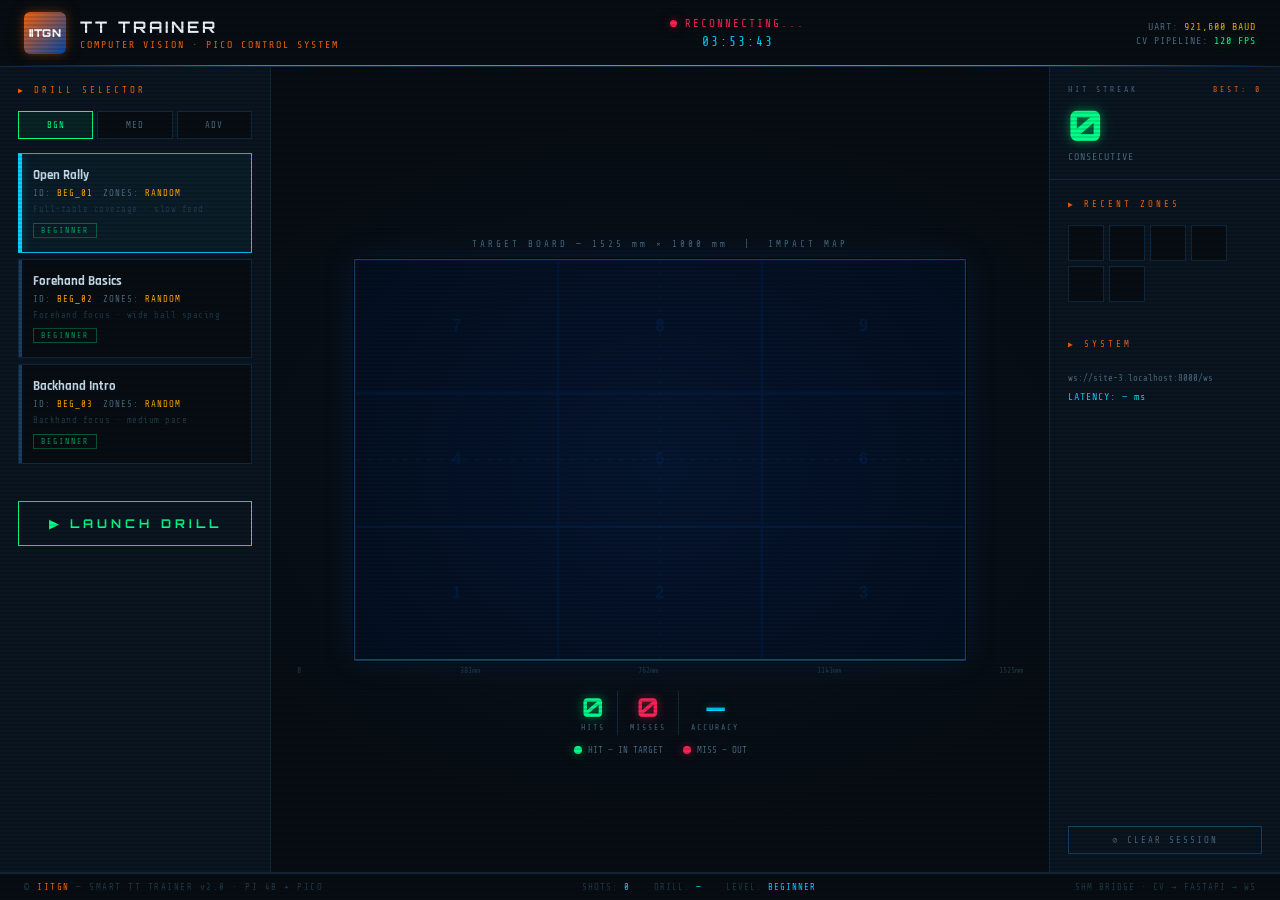
==== User_Interface/index (1).html @ 2726469c "Index.html for the user fronend" ====
<!DOCTYPE html>
<html lang="en">
<head>
<meta charset="UTF-8">
<meta name="viewport" content="width=device-width, initial-scale=1.0">
<title>TT TRAINER — IITGN CV SYSTEM</title>
<link rel="preconnect" href="https://fonts.googleapis.com">
<link href="https://fonts.googleapis.com/css2?family=Share+Tech+Mono&family=Orbitron:wght@400;700;900&family=Rajdhani:wght@300;500;700&display=swap" rel="stylesheet">

<style>
:root {
  --bg-void:      #030608;
  --bg-deep:      #070d12;
  --bg-panel:     #0a1520;
  --border-dim:   #0f2840;
  --border-glow:  #1a4060;

  --iitgn-orange: #f7620a;
  --iitgn-blue:   #0047ab;
  --iitgn-white:  #e8f0f8;

  --neon-green:   #00ff88;
  --neon-red:     #ff2255;
  --neon-cyan:    #00d4ff;
  --neon-amber:   #ffaa00;

  --txt-primary:  #c8dff0;
  --txt-dim:      #4a6a80;
  --txt-ghost:    #1e3a4a;

  --glow-green:   0 0 8px #00ff8866, 0 0 20px #00ff8833;
  --glow-red:     0 0 8px #ff225566, 0 0 20px #ff225533;
  --glow-cyan:    0 0 8px #00d4ff55, 0 0 20px #00d4ff22;
  --glow-orange:  0 0 8px #f7620a55, 0 0 20px #f7620a22;
  --glow-amber:   0 0 8px #ffaa0066, 0 0 22px #ffaa0033;

  --font-mono:    'Share Tech Mono', monospace;
  --font-display: 'Orbitron', sans-serif;
  --font-body:    'Rajdhani', sans-serif;
}

*, *::before, *::after { box-sizing: border-box; margin: 0; padding: 0; }

html, body {
  width: 100%; height: 100%;
  background: var(--bg-void);
  color: var(--txt-primary);
  font-family: var(--font-body);
  overflow-x: hidden;
  cursor: crosshair;
}

/* CRT scanlines */
body::before {
  content: '';
  position: fixed; inset: 0;
  background: repeating-linear-gradient(
    0deg, transparent, transparent 2px,
    rgba(0,0,0,0.12) 2px, rgba(0,0,0,0.12) 4px
  );
  pointer-events: none;
  z-index: 9999;
}

/* Dot grid texture */
body::after {
  content: '';
  position: fixed; inset: 0;
  background-image:
    linear-gradient(rgba(0,212,255,0.03) 1px, transparent 1px),
    linear-gradient(90deg, rgba(0,212,255,0.03) 1px, transparent 1px);
  background-size: 40px 40px;
  pointer-events: none;
  z-index: 1;
}

/* ─── LAYOUT ─────────────────────────────────── */
.app-shell {
  position: relative; z-index: 10;
  min-height: 100vh;
  display: grid;
  grid-template-rows: auto 1fr auto;
  grid-template-columns: 270px 1fr 230px;
  grid-template-areas:
    "header  header  header"
    "sidebar canvas  metrics"
    "footer  footer  footer";
  gap: 1px;
  background: var(--border-dim);
}

/* ─── HEADER ─────────────────────────────────── */
.app-header {
  grid-area: header;
  background: var(--bg-deep);
  padding: 12px 24px;
  display: flex; align-items: center; justify-content: space-between;
  position: relative; overflow: hidden;
}

.app-header::after {
  content: '';
  position: absolute; bottom:0; left:0; right:0; height:1px;
  background: linear-gradient(90deg,
    transparent, var(--iitgn-orange) 20%,
    var(--neon-cyan) 50%, var(--iitgn-orange) 80%, transparent);
  animation: hScan 4s linear infinite;
}
@keyframes hScan { 0%,100%{opacity:.4} 50%{opacity:1} }

.brand { display:flex; align-items:center; gap:14px; }

.brand-logo {
  width:42px; height:42px;
  background: linear-gradient(135deg, var(--iitgn-orange), var(--iitgn-blue));
  border-radius:6px;
  display:flex; align-items:center; justify-content:center;
  font-family:var(--font-display); font-size:11px; font-weight:900;
  color:white; letter-spacing:.5px;
  box-shadow:var(--glow-orange); flex-shrink:0;
}

.brand-title {
  font-family:var(--font-display); font-size:16px; font-weight:700;
  letter-spacing:3px; color:var(--iitgn-white); text-transform:uppercase;
}
.brand-sub {
  font-family:var(--font-mono); font-size:10px;
  color:var(--iitgn-orange); letter-spacing:2px; margin-top:2px;
}

.header-center { display:flex; flex-direction:column; align-items:center; gap:4px; }

.sys-status {
  display:flex; align-items:center; gap:8px;
  font-family:var(--font-mono); font-size:11px; color:var(--txt-dim);
}
.status-dot {
  width:7px; height:7px; border-radius:50%;
  background:var(--neon-red); box-shadow:var(--glow-red);
  animation:blink 2s ease-in-out infinite;
  transition:background .3s, box-shadow .3s;
}
.status-dot.online { background:var(--neon-green); box-shadow:var(--glow-green); }
@keyframes blink { 0%,100%{opacity:1} 50%{opacity:.4} }

.sys-clock { font-family:var(--font-mono); font-size:13px; color:var(--neon-cyan); letter-spacing:2px; }

.header-right { display:flex; flex-direction:column; align-items:flex-end; gap:3px; }
.hdr-tag { font-family:var(--font-mono); font-size:10px; color:var(--txt-dim); letter-spacing:1px; }
.hdr-tag .a { color:var(--neon-amber); }
.hdr-tag .g { color:var(--neon-green); text-shadow:var(--glow-green); }

/* ─── SIDEBAR ────────────────────────────────── */
.sidebar {
  grid-area:sidebar; background:var(--bg-panel);
  display:flex; flex-direction:column; gap:1px;
}

.panel { background:var(--bg-panel); padding:18px; }

.panel-hdr {
  font-family:var(--font-mono); font-size:9px;
  letter-spacing:3px; color:var(--iitgn-orange);
  text-transform:uppercase; margin-bottom:16px;
  display:flex; align-items:center; gap:8px;
}
.panel-hdr::before { content:'▶'; font-size:8px; }

.level-tabs { display:flex; gap:4px; margin-bottom:14px; }
.level-tab {
  flex:1; padding:8px 4px;
  font-family:var(--font-mono); font-size:9px;
  letter-spacing:1px; text-transform:uppercase;
  background:var(--bg-deep); border:1px solid var(--border-dim);
  color:var(--txt-dim); cursor:pointer; transition:all .2s; text-align:center;
}
.level-tab:hover { border-color:var(--neon-cyan); color:var(--neon-cyan); }
.level-tab[data-level="beginner"].active     { background:rgba(0,255,136,.06); border-color:var(--neon-green); color:var(--neon-green); }
.level-tab[data-level="intermediate"].active { background:rgba(255,170,0,.06);  border-color:var(--neon-amber); color:var(--neon-amber); }
.level-tab[data-level="advanced"].active     { background:rgba(255,34,85,.06);  border-color:var(--neon-red);   color:var(--neon-red);   }

.drill-list { display:flex; flex-direction:column; gap:6px; }

.drill-card {
  background:var(--bg-deep); border:1px solid var(--border-dim);
  padding:13px 14px; cursor:pointer; transition:all .2s;
  position:relative; overflow:hidden;
}
.drill-card::before {
  content:'';
  position:absolute; left:0; top:0; bottom:0; width:3px;
  background:var(--border-glow); transition:background .2s;
}
.drill-card:hover { border-color:var(--border-glow); }
.drill-card:hover::before { background:var(--neon-cyan); }
.drill-card.active { border-color:var(--neon-cyan); background:rgba(0,212,255,.04); }
.drill-card.active::before { background:var(--neon-cyan); box-shadow:var(--glow-cyan); }

.drill-name { font-family:var(--font-body); font-weight:700; font-size:13px; color:var(--txt-primary); margin-bottom:5px; }

.drill-tags { display:flex; gap:10px; flex-wrap:wrap; }
.dtag { font-family:var(--font-mono); font-size:9px; color:var(--txt-dim); letter-spacing:1px; }
.dtag span { color:var(--neon-amber); }

.drill-note { font-family:var(--font-mono); font-size:9px; color:var(--txt-ghost); letter-spacing:.5px; margin-top:5px; line-height:1.5; }

/* Badges on drill card */
.drill-badge {
  display:inline-block; margin-top:6px;
  padding:2px 7px;
  font-family:var(--font-mono); font-size:8px; letter-spacing:2px;
  border:1px solid; text-transform:uppercase;
}
.badge-green { border-color:rgba(0,255,136,.3); color:rgba(0,255,136,.6); }
.badge-amber { border-color:rgba(255,170,0,.3);  color:rgba(255,170,0,.6); }
.badge-red   { border-color:rgba(255,34,85,.3);  color:rgba(255,34,85,.6); }

/* Launch/Stop */
.launch-btn {
  width:100%; padding:14px;
  background:transparent; border:1px solid var(--neon-green);
  color:var(--neon-green); font-family:var(--font-display);
  font-size:12px; font-weight:700; letter-spacing:4px;
  cursor:pointer; text-transform:uppercase; transition:all .2s;
}
.launch-btn:hover {
  background:rgba(0,255,136,.08);
  box-shadow:var(--glow-green), inset 0 0 20px rgba(0,255,136,.05);
  text-shadow:var(--glow-green);
}
.launch-btn.running {
  border-color:var(--neon-red); color:var(--neon-red);
  animation:runPulse 1s ease-in-out infinite;
}
@keyframes runPulse { 0%,100%{box-shadow:var(--glow-red)} 50%{box-shadow:0 0 20px #ff225588,0 0 40px #ff225544} }

.stop-btn {
  width:100%; margin-top:6px; padding:9px;
  background:transparent; border:1px solid var(--neon-red); color:var(--neon-red);
  font-family:var(--font-mono); font-size:10px; letter-spacing:3px;
  cursor:pointer; display:none; transition:all .2s;
}
.stop-btn:hover { background:rgba(255,34,85,.08); }
.stop-btn.visible { display:block; }

/* ─── CANVAS AREA ────────────────────────────── */
.canvas-area {
  grid-area:canvas; background:var(--bg-deep);
  display:flex; flex-direction:column;
  align-items:center; justify-content:center;
  padding:18px 24px; position:relative; overflow:hidden;
}
.canvas-area::before {
  content:'';
  position:absolute; top:-50%; left:-50%; width:200%; height:200%;
  background:radial-gradient(ellipse 60% 40% at 50% 50%, rgba(0,71,171,.08), transparent 60%);
  pointer-events:none;
}

/* Zone announcement banner */
.zone-banner {
  display:flex; align-items:center; gap:12px;
  padding:8px 22px; margin-bottom:12px;
  border:1px solid var(--neon-amber);
  background:rgba(255,170,0,.06);
  box-shadow:var(--glow-amber);
  transition:opacity .25s;
  min-width:220px; justify-content:center;
}
.zone-banner.hidden { opacity:0; pointer-events:none; }

.zone-banner-label {
  font-family:var(--font-mono); font-size:9px;
  letter-spacing:3px; color:var(--txt-dim);
}
.zone-banner-num {
  font-family:var(--font-display); font-size:24px; font-weight:900;
  color:var(--neon-amber); text-shadow:var(--glow-amber); line-height:1;
}

.canvas-label {
  font-family:var(--font-mono); font-size:9px;
  letter-spacing:3px; color:var(--txt-dim);
  margin-bottom:10px; text-align:center;
}

#ttCanvas {
  display:block;
  border:1px solid var(--border-glow);
  background:#040e18;
  cursor:crosshair;
  box-shadow:0 0 0 1px var(--bg-void), 0 0 30px rgba(0,71,171,.2), inset 0 0 40px rgba(0,0,0,.5);
}

.canvas-ruler {
  display:flex; justify-content:space-between;
  width:100%; padding:0 2px; margin-top:5px;
}
.ruler-mark { font-family:var(--font-mono); font-size:8px; color:var(--txt-ghost); }

/* Shot counters */
.shot-counters {
  display:flex; align-items:center; gap:12px; margin-top:16px;
}
.shot-counter { display:flex; flex-direction:column; align-items:center; gap:3px; }
.scount-val { font-family:var(--font-display); font-size:26px; font-weight:700; line-height:1; }
.scount-val.hits   { color:var(--neon-green); text-shadow:var(--glow-green); }
.scount-val.misses { color:var(--neon-red);   text-shadow:var(--glow-red);   }
.scount-lbl { font-family:var(--font-mono); font-size:8px; letter-spacing:2px; color:var(--txt-dim); }

.divider-v { width:1px; height:44px; background:var(--border-dim); }

.acc-wrap { display:flex; flex-direction:column; align-items:center; gap:3px; }
.acc-val { font-family:var(--font-display); font-size:26px; font-weight:700; color:var(--neon-cyan); text-shadow:var(--glow-cyan); line-height:1; }
.acc-lbl { font-family:var(--font-mono); font-size:8px; letter-spacing:2px; color:var(--txt-dim); }

.canvas-legend { display:flex; gap:20px; margin-top:10px; }
.legend-item { display:flex; align-items:center; gap:6px; font-family:var(--font-mono); font-size:9px; color:var(--txt-dim); }
.legend-dot { width:8px; height:8px; border-radius:50%; }
.legend-dot.hit  { background:var(--neon-green); box-shadow:var(--glow-green); }
.legend-dot.miss { background:var(--neon-red);   box-shadow:var(--glow-red);   }

/* ─── METRICS PANEL ──────────────────────────── */
.metrics-panel {
  grid-area:metrics; background:var(--bg-panel);
  display:flex; flex-direction:column; gap:1px;
}

.metric-card {
  background:var(--bg-panel); padding:18px;
  position:relative;
}
.metric-card::after { content:''; position:absolute; bottom:0; left:0; right:0; height:1px; background:var(--border-dim); }

.metric-lbl {
  font-family:var(--font-mono); font-size:8px; letter-spacing:3px;
  color:var(--txt-dim); text-transform:uppercase;
  margin-bottom:10px; display:flex; justify-content:space-between;
}
.metric-val {
  font-family:var(--font-display); font-size:42px; font-weight:900;
  line-height:1; letter-spacing:-1px; transition:all .3s;
}
.metric-unit { font-family:var(--font-mono); font-size:10px; color:var(--txt-dim); letter-spacing:1px; margin-top:5px; }

.metric-card.streak .metric-val { color:var(--neon-green); text-shadow:var(--glow-green); }

/* Zone history — last 6 shots */
.zone-history { background:var(--bg-panel); padding:18px; }
.zh-grid { display:flex; gap:5px; flex-wrap:wrap; margin-top:10px; }
.zh-cell {
  width:36px; height:36px; background:var(--bg-deep);
  border:1px solid var(--border-dim);
  display:flex; align-items:center; justify-content:center;
  font-family:var(--font-mono); font-size:12px; color:var(--txt-ghost);
  transition:all .4s;
}
.zh-cell.hit  { border-color:var(--neon-green); color:var(--neon-green); background:rgba(0,255,136,.07); }
.zh-cell.miss { border-color:var(--neon-red);   color:var(--neon-red);   background:rgba(255,34,85,.07); }

/* System block */
.sys-block {
  background:var(--bg-panel); padding:18px;
  flex:1; display:flex; flex-direction:column; gap:8px;
}
.ws-url     { font-family:var(--font-mono); font-size:9px;  color:var(--txt-dim); word-break:break-all; }
.ws-latency { font-family:var(--font-mono); font-size:10px; color:var(--neon-cyan); letter-spacing:1px; }

.clear-btn {
  width:100%; margin-top:auto; padding:8px;
  background:transparent; border:1px solid var(--border-glow);
  color:var(--txt-dim); font-family:var(--font-mono);
  font-size:9px; letter-spacing:2px; cursor:pointer; transition:all .2s;
}
.clear-btn:hover { border-color:var(--neon-cyan); color:var(--neon-cyan); }

/* ─── FOOTER ─────────────────────────────────── */
.app-footer {
  grid-area:footer; background:var(--bg-deep);
  padding:8px 24px; display:flex; align-items:center;
  justify-content:space-between; border-top:1px solid var(--border-dim);
}
.footer-left  { font-family:var(--font-mono); font-size:9px; color:var(--txt-ghost); letter-spacing:1.5px; }
.footer-left span { color:var(--iitgn-orange); }
.footer-center { display:flex; gap:24px; }
.fstat { font-family:var(--font-mono); font-size:9px; color:var(--txt-ghost); letter-spacing:1px; }
.fstat em { color:var(--neon-cyan); font-style:normal; }
.footer-right { font-family:var(--font-mono); font-size:9px; color:var(--txt-ghost); letter-spacing:1px; }

/* Flash overlay */
.flash-overlay {
  position:fixed; inset:0; pointer-events:none;
  z-index:9998; opacity:0; transition:opacity .05s;
}
.flash-overlay.hit-flash  { background:rgba(0,255,136,.06); }
.flash-overlay.miss-flash { background:rgba(255,34,85,.06); }
.flash-overlay.show { opacity:1; }

::-webkit-scrollbar { width:4px; }
::-webkit-scrollbar-thumb { background:var(--border-glow); border-radius:2px; }

@media (max-width:880px) {
  .app-shell {
    grid-template-columns:1fr;
    grid-template-areas:"header""sidebar""canvas""metrics""footer";
  }
}
</style>
</head>
<body>

<div class="flash-overlay" id="flashOverlay"></div>

<div class="app-shell">

  <!-- HEADER -->
  <header class="app-header">
    <div class="brand">
      <div class="brand-logo">IITGN</div>
      <div>
        <div class="brand-title">TT TRAINER</div>
        <div class="brand-sub">COMPUTER VISION · PICO CONTROL SYSTEM</div>
      </div>
    </div>

    <div class="header-center">
      <div class="sys-status">
        <div class="status-dot" id="wsStatusDot"></div>
        <span id="wsStatusText" style="letter-spacing:2px">CONNECTING...</span>
      </div>
      <div class="sys-clock" id="sysClock">--:--:--</div>
    </div>

    <div class="header-right">
      <div class="hdr-tag">UART: <span class="a">921,600 BAUD</span></div>
      <div class="hdr-tag">CV PIPELINE: <span class="g">120 FPS</span></div>
    </div>
  </header>

  <!-- SIDEBAR — drill selector only -->
  <aside class="sidebar">
    <div class="panel">
      <div class="panel-hdr">DRILL SELECTOR</div>

      <div class="level-tabs">
        <div class="level-tab active" data-level="beginner"     onclick="selectLevel(this)">BGN</div>
        <div class="level-tab"        data-level="intermediate"  onclick="selectLevel(this)">MED</div>
        <div class="level-tab"        data-level="advanced"      onclick="selectLevel(this)">ADV</div>
      </div>

      <div class="drill-list" id="drillList"></div>
    </div>

    <div class="panel">
      <button class="launch-btn" id="launchBtn" onclick="toggleDrill()">▶ LAUNCH DRILL</button>
      <button class="stop-btn"   id="stopBtn"   onclick="stopDrill()">■ STOP SESSION</button>
    </div>
  </aside>

  <!-- CANVAS -->
  <main class="canvas-area">

    <div class="zone-banner hidden" id="zoneBanner">
      <span class="zone-banner-label">TARGET ZONE</span>
      <span class="zone-banner-num" id="zoneBannerNum">—</span>
    </div>

    <div class="canvas-label">TARGET BOARD — 1525 mm × 1000 mm &nbsp;|&nbsp; IMPACT MAP</div>

    <canvas id="ttCanvas" width="610" height="400"></canvas>

    <div class="canvas-ruler">
      <span class="ruler-mark">0</span>
      <span class="ruler-mark">381mm</span>
      <span class="ruler-mark">762mm</span>
      <span class="ruler-mark">1143mm</span>
      <span class="ruler-mark">1525mm</span>
    </div>

    <div class="shot-counters">
      <div class="shot-counter">
        <div class="scount-val hits"   id="hitCount">0</div>
        <div class="scount-lbl">HITS</div>
      </div>
      <div class="divider-v"></div>
      <div class="shot-counter">
        <div class="scount-val misses" id="missCount">0</div>
        <div class="scount-lbl">MISSES</div>
      </div>
      <div class="divider-v"></div>
      <div class="acc-wrap">
        <div class="acc-val" id="accuracyVal">—</div>
        <div class="acc-lbl">ACCURACY</div>
      </div>
    </div>

    <div class="canvas-legend">
      <div class="legend-item"><div class="legend-dot hit"></div>HIT — IN TARGET</div>
      <div class="legend-item"><div class="legend-dot miss"></div>MISS — OUT</div>
    </div>

  </main>

  <!-- METRICS -->
  <section class="metrics-panel">

    <div class="metric-card streak">
      <div class="metric-lbl">
        <span>HIT STREAK</span>
        <span id="streakBest" style="color:var(--iitgn-orange)">BEST: 0</span>
      </div>
      <div class="metric-val" id="metricStreak">0</div>
      <div class="metric-unit">CONSECUTIVE</div>
    </div>

    <div class="zone-history">
      <div class="panel-hdr">RECENT ZONES</div>
      <div class="zh-grid" id="zhGrid"></div>
    </div>

    <div class="sys-block">
      <div class="panel-hdr">SYSTEM</div>
      <div class="ws-url" id="wsUrl">ws://—</div>
      <div class="ws-latency" id="wsLatency">LATENCY: — ms</div>
      <button class="clear-btn" onclick="clearSession()">⊘ CLEAR SESSION</button>
    </div>

  </section>

  <!-- FOOTER -->
  <footer class="app-footer">
    <div class="footer-left">© <span>IITGN</span> — SMART TT TRAINER v2.0 · PI 4B + PICO</div>
    <div class="footer-center">
      <div class="fstat">SHOTS: <em id="footerShots">0</em></div>
      <div class="fstat">DRILL: <em id="footerDrill">—</em></div>
      <div class="fstat">LEVEL: <em id="footerLevel">BEGINNER</em></div>
    </div>
    <div class="footer-right">SHM BRIDGE · CV → FASTAPI → WS</div>
  </footer>

</div>

<script>
"use strict";

/* ─── DRILL DATA ─────────────────────────────── */
const DRILLS = {
  beginner: [
    { id:"BEG_01", name:"Open Rally",      note:"Full-table coverage · slow feed",      badge:"badge-green", badgeTxt:"BEGINNER" },
    { id:"BEG_02", name:"Forehand Basics", note:"Forehand focus · wide ball spacing",   badge:"badge-green", badgeTxt:"BEGINNER" },
    { id:"BEG_03", name:"Backhand Intro",  note:"Backhand focus · medium pace",         badge:"badge-green", badgeTxt:"BEGINNER" },
  ],
  intermediate: [
    { id:"INT_01", name:"Cross-Court Loop",  note:"Diagonal pattern · topspin feed",    badge:"badge-amber", badgeTxt:"INTERMEDIATE" },
    { id:"INT_02", name:"Wide Angle Drill",  note:"Side-to-side · rapid transitions",   badge:"badge-amber", badgeTxt:"INTERMEDIATE" },
    { id:"INT_03", name:"Quick Recovery",    note:"Short & long alternating balls",      badge:"badge-amber", badgeTxt:"INTERMEDIATE" },
  ],
  advanced: [
    { id:"ADV_01", name:"Full Table Sweep",  note:"All 9 zones · high frequency",       badge:"badge-red", badgeTxt:"ADVANCED" },
    { id:"ADV_02", name:"Topspin Blitz",     note:"Heavy spin · short intervals",       badge:"badge-red", badgeTxt:"ADVANCED" },
    { id:"ADV_03", name:"Ghost Rally",       note:"Irregular timing · no set pattern",  badge:"badge-red", badgeTxt:"ADVANCED" },
  ]
};

/* ─── STATE ──────────────────────────────────── */
const state = {
  currentLevel:  "beginner",
  selectedDrill: DRILLS.beginner[0],
  drillRunning:  false,
  currentZone:   null,

  hitStreak:  0,
  bestStreak: 0,
  totalHits:  0,
  totalMisses:0,
  totalShots: 0,

  shots:       [],   // all shot objects (for canvas redraw)
  zoneHistory: [],   // [{zone, success}] last 6

  ws:             null,
  wsConnected:    false,
  pingTime:       null,
  reconnectTimer: null,
  reconnectDelay: 2000,
};

/* ─── CANVAS ─────────────────────────────────── */
const canvas = document.getElementById('ttCanvas');
const ctx    = canvas.getContext('2d');
const BW = 1525, BH = 1000;   // board mm dimensions

function drawBoard(activeZone) {
  const W = canvas.width, H = canvas.height;
  ctx.clearRect(0, 0, W, H);

  // Background gradient
  const bg = ctx.createRadialGradient(W/2, H/2, 0, W/2, H/2, Math.max(W,H)*.7);
  bg.addColorStop(0, '#061020');
  bg.addColorStop(1, '#020a14');
  ctx.fillStyle = bg;
  ctx.fillRect(0, 0, W, H);

  const zW = W/3, zH = H/3;

  for (let r = 0; r < 3; r++) {
    for (let c = 0; c < 3; c++) {
      const z = (2-r)*3 + c + 1;
      const x = c*zW, y = r*zH;
      const active = z === activeZone;

      ctx.fillStyle = active ? 'rgba(255,170,0,0.10)' : 'rgba(0,71,171,0.04)';
      ctx.fillRect(x, y, zW, zH);

      ctx.strokeStyle = active ? 'rgba(255,170,0,0.55)' : 'rgba(0,71,171,0.22)';
      ctx.lineWidth   = active ? 1.5 : 0.75;
      ctx.strokeRect(x+.5, y+.5, zW-1, zH-1);

      ctx.font         = "bold 16px 'Orbitron', sans-serif";
      ctx.fillStyle    = active ? 'rgba(255,170,0,0.55)' : 'rgba(0,71,171,0.18)';
      ctx.textAlign    = 'center';
      ctx.textBaseline = 'middle';
      ctx.fillText(z, x+zW/2, y+zH/2);
    }
  }

  // Faint crosshair
  ctx.strokeStyle = 'rgba(0,212,255,0.12)';
  ctx.lineWidth = 0.5;
  ctx.setLineDash([4,8]);
  ctx.beginPath();
  ctx.moveTo(W/2,0); ctx.lineTo(W/2,H);
  ctx.moveTo(0,H/2); ctx.lineTo(W,H/2);
  ctx.stroke();
  ctx.setLineDash([]);

  // Net edge (bottom)
  ctx.strokeStyle = 'rgba(247,98,10,0.45)';
  ctx.lineWidth = 1.5;
  ctx.beginPath(); ctx.moveTo(0,H); ctx.lineTo(W,H); ctx.stroke();
}

function drawShot(shot) {
  const W = canvas.width, H = canvas.height;
  const px = (shot.impact_coords.y / BW) * W;
  const py = (1 - shot.impact_coords.z / BH) * H;
  const col = shot.success ? '#00ff88' : '#ff2255';

  ctx.save();

  const g = ctx.createRadialGradient(px,py,0, px,py,14);
  g.addColorStop(0,   col+'bb');
  g.addColorStop(0.4, col+'44');
  g.addColorStop(1,   col+'00');
  ctx.fillStyle = g;
  ctx.beginPath(); ctx.arc(px,py,14,0,Math.PI*2); ctx.fill();

  ctx.fillStyle   = col;
  ctx.shadowColor = col;
  ctx.shadowBlur  = 10;
  ctx.beginPath(); ctx.arc(px,py,4.5,0,Math.PI*2); ctx.fill();

  ctx.strokeStyle = col+'77';
  ctx.lineWidth   = 0.75;
  ctx.shadowBlur  = 0;
  ctx.beginPath();
  ctx.moveTo(px-10,py); ctx.lineTo(px+10,py);
  ctx.moveTo(px,py-10); ctx.lineTo(px,py+10);
  ctx.stroke();

  ctx.restore();
}

function redrawAll() {
  drawBoard(state.currentZone);
  state.shots.forEach(drawShot);
}

/* ─── DRILL LIST ─────────────────────────────── */
function renderDrillList() {
  const list = document.getElementById('drillList');
  list.innerHTML = '';
  DRILLS[state.currentLevel].forEach(d => {
    const card = document.createElement('div');
    card.className = 'drill-card' + (state.selectedDrill.id === d.id ? ' active' : '');
    card.innerHTML = `
      <div class="drill-name">${d.name}</div>
      <div class="drill-tags">
        <span class="dtag">ID: <span>${d.id}</span></span>
        <span class="dtag">ZONES: <span>RANDOM</span></span>
      </div>
      <div class="drill-note">${d.note}</div>
      <span class="drill-badge ${d.badge}">${d.badgeTxt}</span>`;
    card.onclick = () => {
      if (state.drillRunning) return;
      state.selectedDrill = d;
      renderDrillList();
    };
    list.appendChild(card);
  });
}

function selectLevel(tab) {
  if (state.drillRunning) return;
  document.querySelectorAll('.level-tab').forEach(t => t.classList.remove('active'));
  tab.classList.add('active');
  state.currentLevel = tab.dataset.level;
  state.selectedDrill = DRILLS[state.currentLevel][0];
  document.getElementById('footerLevel').textContent = state.currentLevel.toUpperCase();
  renderDrillList();
}

/* ─── ZONE HISTORY ───────────────────────────── */
function pushZoneHistory(zone, success) {
  state.zoneHistory.unshift({zone, success});
  if (state.zoneHistory.length > 6) state.zoneHistory.pop();
  renderZoneHistory();
}

function renderZoneHistory() {
  const grid = document.getElementById('zhGrid');
  grid.innerHTML = '';
  for (let i = 0; i < 6; i++) {
    const cell = document.createElement('div');
    cell.className = 'zh-cell';
    if (i < state.zoneHistory.length) {
      const h = state.zoneHistory[i];
      cell.classList.add(h.success ? 'hit' : 'miss');
      cell.textContent = h.zone;
    }
    grid.appendChild(cell);
  }
}

/* ─── DRILL CONTROL ──────────────────────────── */
function toggleDrill() {
  if (!state.drillRunning) startDrill(); else stopDrill();
}

function startDrill() {
  if (!state.wsConnected) return;
  state.drillRunning = true;

  document.getElementById('launchBtn').textContent = '● DRILL ACTIVE';
  document.getElementById('launchBtn').classList.add('running');
  document.getElementById('stopBtn').classList.add('visible');
  document.getElementById('footerDrill').textContent = state.selectedDrill.id;

  // No zone or speed — backend randomizes zones per shot
  sendWS({ action: "start_drill", drill_id: state.selectedDrill.id });
}

function stopDrill() {
  state.drillRunning = false;
  state.hitStreak    = 0;
  state.currentZone  = null;

  document.getElementById('metricStreak').textContent = '0';
  document.getElementById('launchBtn').textContent = '▶ LAUNCH DRILL';
  document.getElementById('launchBtn').classList.remove('running');
  document.getElementById('stopBtn').classList.remove('visible');
  document.getElementById('footerDrill').textContent = '—';
  document.getElementById('zoneBanner').classList.add('hidden');

  sendWS({ action: "stop_drill" });
}

/* ─── WEBSOCKET ──────────────────────────────── */
function connectWS() {
  const url = `ws://${location.hostname||'localhost'}:8000/ws`;
  document.getElementById('wsUrl').textContent = url;
  try { state.ws = new WebSocket(url); } catch { scheduleReconnect(); return; }

  state.ws.onopen = () => {
    state.wsConnected = true; state.reconnectDelay = 2000;
    setWsStatus(true); ping();
  };
  state.ws.onclose = () => { state.wsConnected=false; setWsStatus(false); scheduleReconnect(); };
  state.ws.onerror = () => { state.wsConnected=false; setWsStatus(false); };
  state.ws.onmessage = (e) => { try { handleMessage(JSON.parse(e.data)); } catch {} };
}

function scheduleReconnect() {
  if (state.reconnectTimer) return;
  state.reconnectTimer = setTimeout(() => {
    state.reconnectTimer = null;
    state.reconnectDelay = Math.min(state.reconnectDelay*1.5, 15000);
    connectWS();
  }, state.reconnectDelay);
}

function sendWS(obj) {
  if (state.ws && state.wsConnected) state.ws.send(JSON.stringify(obj));
}

function ping() {
  if (!state.wsConnected) return;
  state.pingTime = performance.now();
  sendWS({ action:"ping" });
  setTimeout(ping, 5000);
}

function setWsStatus(online) {
  document.getElementById('wsStatusDot').classList.toggle('online', online);
  const t = document.getElementById('wsStatusText');
  t.textContent = online ? 'WS ONLINE' : 'RECONNECTING...';
  t.style.color  = online ? 'var(--neon-green)' : 'var(--neon-red)';
}

/* ─── MESSAGE HANDLER ────────────────────────── */
function handleMessage(data) {
  if (data.event === 'pong') {
    if (state.pingTime)
      document.getElementById('wsLatency').textContent =
        `LATENCY: ${Math.round(performance.now()-state.pingTime)} ms`;
    return;
  }
  if (data.event === 'shot_result') processShotResult(data);
}

/*
  shot_result schema (from backend):
  {
    event:         "shot_result",
    success:       bool,
    impact_coords: { y: int, z: int },
    target_zone:   int        ← randomly assigned by backend each shot
  }
*/
function processShotResult(shot) {
  state.totalShots++;
  document.getElementById('footerShots').textContent = state.totalShots;

  // Update active zone — backend decides this randomly
  state.currentZone = shot.target_zone;
  document.getElementById('zoneBannerNum').textContent = shot.target_zone;
  document.getElementById('zoneBanner').classList.remove('hidden');

  // Record shot, redraw board with new zone highlighted + all dots
  state.shots.push(shot);
  redrawAll();

  if (shot.success) {
    state.totalHits++;
    state.hitStreak++;
    if (state.hitStreak > state.bestStreak) {
      state.bestStreak = state.hitStreak;
      document.getElementById('streakBest').textContent = `BEST: ${state.bestStreak}`;
    }
    document.getElementById('hitCount').textContent     = state.totalHits;
    document.getElementById('metricStreak').textContent = state.hitStreak;
    flash('hit');
  } else {
    state.totalMisses++;
    state.hitStreak = 0;
    document.getElementById('missCount').textContent    = state.totalMisses;
    document.getElementById('metricStreak').textContent = '0';
    flash('miss');
  }

  document.getElementById('accuracyVal').textContent =
    Math.round(state.totalHits / state.totalShots * 100) + '%';

  pushZoneHistory(shot.target_zone, shot.success);
}

/* ─── UTILS ──────────────────────────────────── */
function flash(type) {
  const o = document.getElementById('flashOverlay');
  o.className = `flash-overlay ${type}-flash show`;
  setTimeout(() => o.classList.remove('show'), 120);
}

function clearSession() {
  Object.assign(state, {
    totalHits:0, totalMisses:0, totalShots:0,
    hitStreak:0, bestStreak:0, shots:[], zoneHistory:[], currentZone:null,
  });
  ['hitCount','missCount','metricStreak','footerShots'].forEach(id =>
    document.getElementById(id).textContent = '0');
  document.getElementById('accuracyVal').textContent  = '—';
  document.getElementById('streakBest').textContent   = 'BEST: 0';
  document.getElementById('zoneBanner').classList.add('hidden');
  renderZoneHistory();
  drawBoard();
}

const pad = n => String(n).padStart(2,'0');
function updateClock() {
  const n = new Date();
  document.getElementById('sysClock').textContent =
    `${pad(n.getHours())}:${pad(n.getMinutes())}:${pad(n.getSeconds())}`;
}

/* ─── INIT ───────────────────────────────────── */
(function init() {
  drawBoard();
  renderDrillList();
  renderZoneHistory();
  setInterval(updateClock, 1000);
  updateClock();
  connectWS();
})();
</script>
</body>
</html>
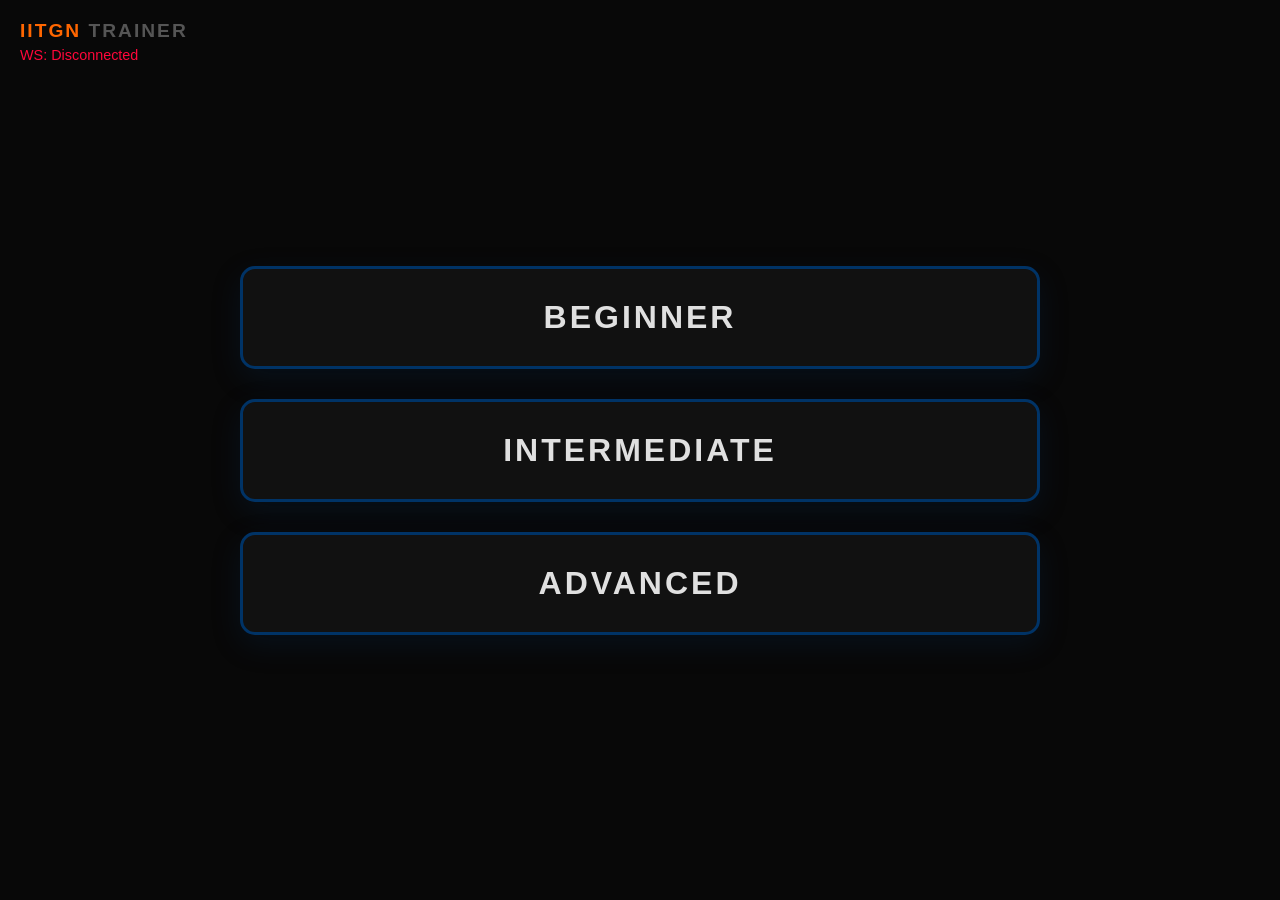
==== commit 0e3d6d9f: "Update index (1).html Updated code" ====
--- a/User_Interface/index (1).html
+++ b/User_Interface/index (1).html
@@ -1,907 +1,348 @@
 <!DOCTYPE html>
 <html lang="en">
 <head>
-<meta charset="UTF-8">
-<meta name="viewport" content="width=device-width, initial-scale=1.0">
-<title>TT TRAINER — IITGN CV SYSTEM</title>
-<link rel="preconnect" href="https://fonts.googleapis.com">
-<link href="https://fonts.googleapis.com/css2?family=Share+Tech+Mono&family=Orbitron:wght@400;700;900&family=Rajdhani:wght@300;500;700&display=swap" rel="stylesheet">
-
-<style>
-:root {
-  --bg-void:      #030608;
-  --bg-deep:      #070d12;
-  --bg-panel:     #0a1520;
-  --border-dim:   #0f2840;
-  --border-glow:  #1a4060;
-
-  --iitgn-orange: #f7620a;
-  --iitgn-blue:   #0047ab;
-  --iitgn-white:  #e8f0f8;
-
-  --neon-green:   #00ff88;
-  --neon-red:     #ff2255;
-  --neon-cyan:    #00d4ff;
-  --neon-amber:   #ffaa00;
-
-  --txt-primary:  #c8dff0;
-  --txt-dim:      #4a6a80;
-  --txt-ghost:    #1e3a4a;
-
-  --glow-green:   0 0 8px #00ff8866, 0 0 20px #00ff8833;
-  --glow-red:     0 0 8px #ff225566, 0 0 20px #ff225533;
-  --glow-cyan:    0 0 8px #00d4ff55, 0 0 20px #00d4ff22;
-  --glow-orange:  0 0 8px #f7620a55, 0 0 20px #f7620a22;
-  --glow-amber:   0 0 8px #ffaa0066, 0 0 22px #ffaa0033;
-
-  --font-mono:    'Share Tech Mono', monospace;
-  --font-display: 'Orbitron', sans-serif;
-  --font-body:    'Rajdhani', sans-serif;
-}
-
-*, *::before, *::after { box-sizing: border-box; margin: 0; padding: 0; }
-
-html, body {
-  width: 100%; height: 100%;
-  background: var(--bg-void);
-  color: var(--txt-primary);
-  font-family: var(--font-body);
-  overflow-x: hidden;
-  cursor: crosshair;
-}
-
-/* CRT scanlines */
-body::before {
-  content: '';
-  position: fixed; inset: 0;
-  background: repeating-linear-gradient(
-    0deg, transparent, transparent 2px,
-    rgba(0,0,0,0.12) 2px, rgba(0,0,0,0.12) 4px
-  );
-  pointer-events: none;
-  z-index: 9999;
-}
-
-/* Dot grid texture */
-body::after {
-  content: '';
-  position: fixed; inset: 0;
-  background-image:
-    linear-gradient(rgba(0,212,255,0.03) 1px, transparent 1px),
-    linear-gradient(90deg, rgba(0,212,255,0.03) 1px, transparent 1px);
-  background-size: 40px 40px;
-  pointer-events: none;
-  z-index: 1;
-}
-
-/* ─── LAYOUT ─────────────────────────────────── */
-.app-shell {
-  position: relative; z-index: 10;
-  min-height: 100vh;
-  display: grid;
-  grid-template-rows: auto 1fr auto;
-  grid-template-columns: 270px 1fr 230px;
-  grid-template-areas:
-    "header  header  header"
-    "sidebar canvas  metrics"
-    "footer  footer  footer";
-  gap: 1px;
-  background: var(--border-dim);
-}
-
-/* ─── HEADER ─────────────────────────────────── */
-.app-header {
-  grid-area: header;
-  background: var(--bg-deep);
-  padding: 12px 24px;
-  display: flex; align-items: center; justify-content: space-between;
-  position: relative; overflow: hidden;
-}
-
-.app-header::after {
-  content: '';
-  position: absolute; bottom:0; left:0; right:0; height:1px;
-  background: linear-gradient(90deg,
-    transparent, var(--iitgn-orange) 20%,
-    var(--neon-cyan) 50%, var(--iitgn-orange) 80%, transparent);
-  animation: hScan 4s linear infinite;
-}
-@keyframes hScan { 0%,100%{opacity:.4} 50%{opacity:1} }
-
-.brand { display:flex; align-items:center; gap:14px; }
-
-.brand-logo {
-  width:42px; height:42px;
-  background: linear-gradient(135deg, var(--iitgn-orange), var(--iitgn-blue));
-  border-radius:6px;
-  display:flex; align-items:center; justify-content:center;
-  font-family:var(--font-display); font-size:11px; font-weight:900;
-  color:white; letter-spacing:.5px;
-  box-shadow:var(--glow-orange); flex-shrink:0;
-}
-
-.brand-title {
-  font-family:var(--font-display); font-size:16px; font-weight:700;
-  letter-spacing:3px; color:var(--iitgn-white); text-transform:uppercase;
-}
-.brand-sub {
-  font-family:var(--font-mono); font-size:10px;
-  color:var(--iitgn-orange); letter-spacing:2px; margin-top:2px;
-}
-
-.header-center { display:flex; flex-direction:column; align-items:center; gap:4px; }
-
-.sys-status {
-  display:flex; align-items:center; gap:8px;
-  font-family:var(--font-mono); font-size:11px; color:var(--txt-dim);
-}
-.status-dot {
-  width:7px; height:7px; border-radius:50%;
-  background:var(--neon-red); box-shadow:var(--glow-red);
-  animation:blink 2s ease-in-out infinite;
-  transition:background .3s, box-shadow .3s;
-}
-.status-dot.online { background:var(--neon-green); box-shadow:var(--glow-green); }
-@keyframes blink { 0%,100%{opacity:1} 50%{opacity:.4} }
-
-.sys-clock { font-family:var(--font-mono); font-size:13px; color:var(--neon-cyan); letter-spacing:2px; }
-
-.header-right { display:flex; flex-direction:column; align-items:flex-end; gap:3px; }
-.hdr-tag { font-family:var(--font-mono); font-size:10px; color:var(--txt-dim); letter-spacing:1px; }
-.hdr-tag .a { color:var(--neon-amber); }
-.hdr-tag .g { color:var(--neon-green); text-shadow:var(--glow-green); }
-
-/* ─── SIDEBAR ────────────────────────────────── */
-.sidebar {
-  grid-area:sidebar; background:var(--bg-panel);
-  display:flex; flex-direction:column; gap:1px;
-}
-
-.panel { background:var(--bg-panel); padding:18px; }
-
-.panel-hdr {
-  font-family:var(--font-mono); font-size:9px;
-  letter-spacing:3px; color:var(--iitgn-orange);
-  text-transform:uppercase; margin-bottom:16px;
-  display:flex; align-items:center; gap:8px;
-}
-.panel-hdr::before { content:'▶'; font-size:8px; }
-
-.level-tabs { display:flex; gap:4px; margin-bottom:14px; }
-.level-tab {
-  flex:1; padding:8px 4px;
-  font-family:var(--font-mono); font-size:9px;
-  letter-spacing:1px; text-transform:uppercase;
-  background:var(--bg-deep); border:1px solid var(--border-dim);
-  color:var(--txt-dim); cursor:pointer; transition:all .2s; text-align:center;
-}
-.level-tab:hover { border-color:var(--neon-cyan); color:var(--neon-cyan); }
-.level-tab[data-level="beginner"].active     { background:rgba(0,255,136,.06); border-color:var(--neon-green); color:var(--neon-green); }
-.level-tab[data-level="intermediate"].active { background:rgba(255,170,0,.06);  border-color:var(--neon-amber); color:var(--neon-amber); }
-.level-tab[data-level="advanced"].active     { background:rgba(255,34,85,.06);  border-color:var(--neon-red);   color:var(--neon-red);   }
-
-.drill-list { display:flex; flex-direction:column; gap:6px; }
-
-.drill-card {
-  background:var(--bg-deep); border:1px solid var(--border-dim);
-  padding:13px 14px; cursor:pointer; transition:all .2s;
-  position:relative; overflow:hidden;
-}
-.drill-card::before {
-  content:'';
-  position:absolute; left:0; top:0; bottom:0; width:3px;
-  background:var(--border-glow); transition:background .2s;
-}
-.drill-card:hover { border-color:var(--border-glow); }
-.drill-card:hover::before { background:var(--neon-cyan); }
-.drill-card.active { border-color:var(--neon-cyan); background:rgba(0,212,255,.04); }
-.drill-card.active::before { background:var(--neon-cyan); box-shadow:var(--glow-cyan); }
-
-.drill-name { font-family:var(--font-body); font-weight:700; font-size:13px; color:var(--txt-primary); margin-bottom:5px; }
-
-.drill-tags { display:flex; gap:10px; flex-wrap:wrap; }
-.dtag { font-family:var(--font-mono); font-size:9px; color:var(--txt-dim); letter-spacing:1px; }
-.dtag span { color:var(--neon-amber); }
-
-.drill-note { font-family:var(--font-mono); font-size:9px; color:var(--txt-ghost); letter-spacing:.5px; margin-top:5px; line-height:1.5; }
-
-/* Badges on drill card */
-.drill-badge {
-  display:inline-block; margin-top:6px;
-  padding:2px 7px;
-  font-family:var(--font-mono); font-size:8px; letter-spacing:2px;
-  border:1px solid; text-transform:uppercase;
-}
-.badge-green { border-color:rgba(0,255,136,.3); color:rgba(0,255,136,.6); }
-.badge-amber { border-color:rgba(255,170,0,.3);  color:rgba(255,170,0,.6); }
-.badge-red   { border-color:rgba(255,34,85,.3);  color:rgba(255,34,85,.6); }
-
-/* Launch/Stop */
-.launch-btn {
-  width:100%; padding:14px;
-  background:transparent; border:1px solid var(--neon-green);
-  color:var(--neon-green); font-family:var(--font-display);
-  font-size:12px; font-weight:700; letter-spacing:4px;
-  cursor:pointer; text-transform:uppercase; transition:all .2s;
-}
-.launch-btn:hover {
-  background:rgba(0,255,136,.08);
-  box-shadow:var(--glow-green), inset 0 0 20px rgba(0,255,136,.05);
-  text-shadow:var(--glow-green);
-}
-.launch-btn.running {
-  border-color:var(--neon-red); color:var(--neon-red);
-  animation:runPulse 1s ease-in-out infinite;
-}
-@keyframes runPulse { 0%,100%{box-shadow:var(--glow-red)} 50%{box-shadow:0 0 20px #ff225588,0 0 40px #ff225544} }
-
-.stop-btn {
-  width:100%; margin-top:6px; padding:9px;
-  background:transparent; border:1px solid var(--neon-red); color:var(--neon-red);
-  font-family:var(--font-mono); font-size:10px; letter-spacing:3px;
-  cursor:pointer; display:none; transition:all .2s;
-}
-.stop-btn:hover { background:rgba(255,34,85,.08); }
-.stop-btn.visible { display:block; }
-
-/* ─── CANVAS AREA ────────────────────────────── */
-.canvas-area {
-  grid-area:canvas; background:var(--bg-deep);
-  display:flex; flex-direction:column;
-  align-items:center; justify-content:center;
-  padding:18px 24px; position:relative; overflow:hidden;
-}
-.canvas-area::before {
-  content:'';
-  position:absolute; top:-50%; left:-50%; width:200%; height:200%;
-  background:radial-gradient(ellipse 60% 40% at 50% 50%, rgba(0,71,171,.08), transparent 60%);
-  pointer-events:none;
-}
-
-/* Zone announcement banner */
-.zone-banner {
-  display:flex; align-items:center; gap:12px;
-  padding:8px 22px; margin-bottom:12px;
-  border:1px solid var(--neon-amber);
-  background:rgba(255,170,0,.06);
-  box-shadow:var(--glow-amber);
-  transition:opacity .25s;
-  min-width:220px; justify-content:center;
-}
-.zone-banner.hidden { opacity:0; pointer-events:none; }
-
-.zone-banner-label {
-  font-family:var(--font-mono); font-size:9px;
-  letter-spacing:3px; color:var(--txt-dim);
-}
-.zone-banner-num {
-  font-family:var(--font-display); font-size:24px; font-weight:900;
-  color:var(--neon-amber); text-shadow:var(--glow-amber); line-height:1;
-}
-
-.canvas-label {
-  font-family:var(--font-mono); font-size:9px;
-  letter-spacing:3px; color:var(--txt-dim);
-  margin-bottom:10px; text-align:center;
-}
-
-#ttCanvas {
-  display:block;
-  border:1px solid var(--border-glow);
-  background:#040e18;
-  cursor:crosshair;
-  box-shadow:0 0 0 1px var(--bg-void), 0 0 30px rgba(0,71,171,.2), inset 0 0 40px rgba(0,0,0,.5);
-}
-
-.canvas-ruler {
-  display:flex; justify-content:space-between;
-  width:100%; padding:0 2px; margin-top:5px;
-}
-.ruler-mark { font-family:var(--font-mono); font-size:8px; color:var(--txt-ghost); }
-
-/* Shot counters */
-.shot-counters {
-  display:flex; align-items:center; gap:12px; margin-top:16px;
-}
-.shot-counter { display:flex; flex-direction:column; align-items:center; gap:3px; }
-.scount-val { font-family:var(--font-display); font-size:26px; font-weight:700; line-height:1; }
-.scount-val.hits   { color:var(--neon-green); text-shadow:var(--glow-green); }
-.scount-val.misses { color:var(--neon-red);   text-shadow:var(--glow-red);   }
-.scount-lbl { font-family:var(--font-mono); font-size:8px; letter-spacing:2px; color:var(--txt-dim); }
-
-.divider-v { width:1px; height:44px; background:var(--border-dim); }
-
-.acc-wrap { display:flex; flex-direction:column; align-items:center; gap:3px; }
-.acc-val { font-family:var(--font-display); font-size:26px; font-weight:700; color:var(--neon-cyan); text-shadow:var(--glow-cyan); line-height:1; }
-.acc-lbl { font-family:var(--font-mono); font-size:8px; letter-spacing:2px; color:var(--txt-dim); }
-
-.canvas-legend { display:flex; gap:20px; margin-top:10px; }
-.legend-item { display:flex; align-items:center; gap:6px; font-family:var(--font-mono); font-size:9px; color:var(--txt-dim); }
-.legend-dot { width:8px; height:8px; border-radius:50%; }
-.legend-dot.hit  { background:var(--neon-green); box-shadow:var(--glow-green); }
-.legend-dot.miss { background:var(--neon-red);   box-shadow:var(--glow-red);   }
-
-/* ─── METRICS PANEL ──────────────────────────── */
-.metrics-panel {
-  grid-area:metrics; background:var(--bg-panel);
-  display:flex; flex-direction:column; gap:1px;
-}
-
-.metric-card {
-  background:var(--bg-panel); padding:18px;
-  position:relative;
-}
-.metric-card::after { content:''; position:absolute; bottom:0; left:0; right:0; height:1px; background:var(--border-dim); }
-
-.metric-lbl {
-  font-family:var(--font-mono); font-size:8px; letter-spacing:3px;
-  color:var(--txt-dim); text-transform:uppercase;
-  margin-bottom:10px; display:flex; justify-content:space-between;
-}
-.metric-val {
-  font-family:var(--font-display); font-size:42px; font-weight:900;
-  line-height:1; letter-spacing:-1px; transition:all .3s;
-}
-.metric-unit { font-family:var(--font-mono); font-size:10px; color:var(--txt-dim); letter-spacing:1px; margin-top:5px; }
-
-.metric-card.streak .metric-val { color:var(--neon-green); text-shadow:var(--glow-green); }
-
-/* Zone history — last 6 shots */
-.zone-history { background:var(--bg-panel); padding:18px; }
-.zh-grid { display:flex; gap:5px; flex-wrap:wrap; margin-top:10px; }
-.zh-cell {
-  width:36px; height:36px; background:var(--bg-deep);
-  border:1px solid var(--border-dim);
-  display:flex; align-items:center; justify-content:center;
-  font-family:var(--font-mono); font-size:12px; color:var(--txt-ghost);
-  transition:all .4s;
-}
-.zh-cell.hit  { border-color:var(--neon-green); color:var(--neon-green); background:rgba(0,255,136,.07); }
-.zh-cell.miss { border-color:var(--neon-red);   color:var(--neon-red);   background:rgba(255,34,85,.07); }
-
-/* System block */
-.sys-block {
-  background:var(--bg-panel); padding:18px;
-  flex:1; display:flex; flex-direction:column; gap:8px;
-}
-.ws-url     { font-family:var(--font-mono); font-size:9px;  color:var(--txt-dim); word-break:break-all; }
-.ws-latency { font-family:var(--font-mono); font-size:10px; color:var(--neon-cyan); letter-spacing:1px; }
-
-.clear-btn {
-  width:100%; margin-top:auto; padding:8px;
-  background:transparent; border:1px solid var(--border-glow);
-  color:var(--txt-dim); font-family:var(--font-mono);
-  font-size:9px; letter-spacing:2px; cursor:pointer; transition:all .2s;
-}
-.clear-btn:hover { border-color:var(--neon-cyan); color:var(--neon-cyan); }
-
-/* ─── FOOTER ─────────────────────────────────── */
-.app-footer {
-  grid-area:footer; background:var(--bg-deep);
-  padding:8px 24px; display:flex; align-items:center;
-  justify-content:space-between; border-top:1px solid var(--border-dim);
-}
-.footer-left  { font-family:var(--font-mono); font-size:9px; color:var(--txt-ghost); letter-spacing:1.5px; }
-.footer-left span { color:var(--iitgn-orange); }
-.footer-center { display:flex; gap:24px; }
-.fstat { font-family:var(--font-mono); font-size:9px; color:var(--txt-ghost); letter-spacing:1px; }
-.fstat em { color:var(--neon-cyan); font-style:normal; }
-.footer-right { font-family:var(--font-mono); font-size:9px; color:var(--txt-ghost); letter-spacing:1px; }
-
-/* Flash overlay */
-.flash-overlay {
-  position:fixed; inset:0; pointer-events:none;
-  z-index:9998; opacity:0; transition:opacity .05s;
-}
-.flash-overlay.hit-flash  { background:rgba(0,255,136,.06); }
-.flash-overlay.miss-flash { background:rgba(255,34,85,.06); }
-.flash-overlay.show { opacity:1; }
-
-::-webkit-scrollbar { width:4px; }
-::-webkit-scrollbar-thumb { background:var(--border-glow); border-radius:2px; }
-
-@media (max-width:880px) {
-  .app-shell {
-    grid-template-columns:1fr;
-    grid-template-areas:"header""sidebar""canvas""metrics""footer";
-  }
-}
-</style>
+    <meta charset="UTF-8">
+    <meta name="viewport" content="width=device-width, initial-scale=1.0">
+    <title>Smart TT Trainer Dashboard</title>
+    <style>
+        :root {
+            --bg-color: #080808;
+            --panel-bg: #111111;
+            --iitgn-orange: #FF6600;
+            --iitgn-blue: #003366;
+            --neon-green: #39ff14;
+            --neon-red: #ff073a;
+            --text-main: #e0e0e0;
+        }
+
+        body, html {
+            background-color: var(--bg-color);
+            color: var(--text-main);
+            font-family: 'Segoe UI', Tahoma, Geneva, Verdana, sans-serif;
+            margin: 0;
+            padding: 0;
+            width: 100%;
+            height: 100vh;
+            overflow: hidden;
+        }
+
+        header {
+            position: absolute;
+            top: 20px;
+            left: 20px;
+            z-index: 100;
+        }
+
+        h1 { margin: 0; font-size: 1.2rem; text-transform: uppercase; letter-spacing: 2px; color: #555;}
+        .branding { color: var(--iitgn-orange); font-weight: bold; }
+
+        .screen {
+            display: none; 
+            width: 100%;
+            height: 100vh;
+            flex-direction: column;
+            align-items: center;
+            justify-content: center;
+            gap: 30px;
+            padding: 20px;
+            box-sizing: border-box;
+        }
+
+        .screen.active { display: flex; }
+
+        .giant-btn {
+            width: 90%;
+            max-width: 800px;
+            padding: 30px 20px;
+            font-size: 2rem;
+            font-weight: bold;
+            text-transform: uppercase;
+            letter-spacing: 3px;
+            background: var(--panel-bg);
+            color: var(--text-main);
+            border: 3px solid var(--iitgn-blue);
+            border-radius: 15px;
+            cursor: pointer;
+            transition: all 0.2s ease-in-out;
+            box-shadow: 0 10px 30px rgba(0, 51, 102, 0.2);
+        }
+
+        .giant-btn:hover {
+            background: var(--iitgn-blue);
+            transform: translateY(-5px);
+        }
+
+        .giant-btn.danger {
+            border-color: var(--neon-red);
+            background: rgba(255, 7, 58, 0.1);
+        }
+
+        .giant-btn.danger:hover {
+            background: var(--neon-red);
+            color: white;
+        }
+
+        /* Emergency Button Styling */
+        .giant-btn.emergency {
+            background: #ff0000;
+            color: white;
+            border-color: #8b0000;
+            box-shadow: 0 10px 30px rgba(255, 0, 0, 0.4);
+        }
+
+        .giant-btn.emergency:hover {
+            background: #cc0000;
+        }
+
+        .stat-grid {
+            display: grid;
+            grid-template-columns: 1fr 1fr;
+            gap: 20px;
+            width: 90%;
+            max-width: 800px;
+            margin-bottom: 40px;
+        }
+
+        .stat-card {
+            background: var(--panel-bg);
+            padding: 30px;
+            border-radius: 12px;
+            border-left: 5px solid var(--iitgn-orange);
+            text-align: center;
+        }
+
+        .stat-val { font-size: 4rem; font-weight: bold; font-family: monospace; color: white;}
+        .stat-label { font-size: 1.2rem; color: #888; text-transform: uppercase; letter-spacing: 1px;}
+
+        #tt-board {
+            position: absolute;
+            bottom: 50px;
+            background: transparent;
+            z-index: 10;
+        }
+        
+        #active-btn-container {
+            position: absolute;
+            top: 50px;
+            z-index: 20;
+            width: 100%;
+            display: flex;
+            justify-content: center;
+            gap: 20px;
+        }
+    </style>
 </head>
 <body>
 
-<div class="flash-overlay" id="flashOverlay"></div>
-
-<div class="app-shell">
-
-  <!-- HEADER -->
-  <header class="app-header">
-    <div class="brand">
-      <div class="brand-logo">IITGN</div>
-      <div>
-        <div class="brand-title">TT TRAINER</div>
-        <div class="brand-sub">COMPUTER VISION · PICO CONTROL SYSTEM</div>
-      </div>
+    <header>
+        <h1><span class="branding">IITGN</span> Trainer</h1>
+        <div id="status" style="color: #888; font-size: 0.9rem; margin-top: 5px;">WS: Disconnected</div>
+    </header>
+
+    <div id="screen-level" class="screen active">
+        <button class="giant-btn" onclick="selectLevel('beginner')">Beginner</button>
+        <button class="giant-btn" onclick="selectLevel('intermediate')">Intermediate</button>
+        <button class="giant-btn" onclick="selectLevel('advanced')">Advanced</button>
     </div>
 
-    <div class="header-center">
-      <div class="sys-status">
-        <div class="status-dot" id="wsStatusDot"></div>
-        <span id="wsStatusText" style="letter-spacing:2px">CONNECTING...</span>
-      </div>
-      <div class="sys-clock" id="sysClock">--:--:--</div>
+    <div id="screen-sub" class="screen">
+        <div id="sub-buttons-container" style="width: 100%; display: flex; flex-direction: column; align-items: center; gap: 30px;"></div>
+        <button class="giant-btn danger" style="margin-top: 40px; padding: 20px; font-size: 1.5rem;" onclick="showScreen('screen-level')">Back</button>
     </div>
 
-    <div class="header-right">
-      <div class="hdr-tag">UART: <span class="a">921,600 BAUD</span></div>
-      <div class="hdr-tag">CV PIPELINE: <span class="g">120 FPS</span></div>
+    <div id="screen-active" class="screen">
+        <div id="active-btn-container">
+            <button class="giant-btn danger" style="max-width: 400px; font-size: 1.2rem;" onclick="endDrill()">End & Stats</button>
+            <button class="giant-btn emergency" style="max-width: 400px; font-size: 1.2rem;" onclick="emergencyStop()">EMERGENCY STOP (99)</button>
+        </div>
+        <canvas id="tt-board" width="610" height="548"></canvas>
     </div>
-  </header>
-
-  <!-- SIDEBAR — drill selector only -->
-  <aside class="sidebar">
-    <div class="panel">
-      <div class="panel-hdr">DRILL SELECTOR</div>
-
-      <div class="level-tabs">
-        <div class="level-tab active" data-level="beginner"     onclick="selectLevel(this)">BGN</div>
-        <div class="level-tab"        data-level="intermediate"  onclick="selectLevel(this)">MED</div>
-        <div class="level-tab"        data-level="advanced"      onclick="selectLevel(this)">ADV</div>
-      </div>
-
-      <div class="drill-list" id="drillList"></div>
+
+    <div id="screen-summary" class="screen">
+        <h2 style="font-size: 3rem; margin-bottom: 10px; color: var(--iitgn-orange);">Drill Complete</h2>
+        
+        <div class="stat-grid">
+            <div class="stat-card">
+                <div class="stat-val" id="sum-accuracy">0%</div>
+                <div class="stat-label">Hit Accuracy</div>
+            </div>
+            <div class="stat-card">
+                <div class="stat-val" id="sum-streak">0</div>
+                <div class="stat-label">Max Streak</div>
+            </div>
+            <div class="stat-card">
+                <div class="stat-val" id="sum-vel">0</div>
+                <div class="stat-label">Avg Velocity (km/h)</div>
+            </div>
+            <div class="stat-card">
+                <div class="stat-val" id="sum-total">0</div>
+                <div class="stat-label">Total Balls</div>
+            </div>
+        </div>
+
+        <button class="giant-btn" onclick="showScreen('screen-level')">Start New Drill</button>
     </div>
 
-    <div class="panel">
-      <button class="launch-btn" id="launchBtn" onclick="toggleDrill()">▶ LAUNCH DRILL</button>
-      <button class="stop-btn"   id="stopBtn"   onclick="stopDrill()">■ STOP SESSION</button>
-    </div>
-  </aside>
-
-  <!-- CANVAS -->
-  <main class="canvas-area">
-
-    <div class="zone-banner hidden" id="zoneBanner">
-      <span class="zone-banner-label">TARGET ZONE</span>
-      <span class="zone-banner-num" id="zoneBannerNum">—</span>
-    </div>
-
-    <div class="canvas-label">TARGET BOARD — 1525 mm × 1000 mm &nbsp;|&nbsp; IMPACT MAP</div>
-
-    <canvas id="ttCanvas" width="610" height="400"></canvas>
-
-    <div class="canvas-ruler">
-      <span class="ruler-mark">0</span>
-      <span class="ruler-mark">381mm</span>
-      <span class="ruler-mark">762mm</span>
-      <span class="ruler-mark">1143mm</span>
-      <span class="ruler-mark">1525mm</span>
-    </div>
-
-    <div class="shot-counters">
-      <div class="shot-counter">
-        <div class="scount-val hits"   id="hitCount">0</div>
-        <div class="scount-lbl">HITS</div>
-      </div>
-      <div class="divider-v"></div>
-      <div class="shot-counter">
-        <div class="scount-val misses" id="missCount">0</div>
-        <div class="scount-lbl">MISSES</div>
-      </div>
-      <div class="divider-v"></div>
-      <div class="acc-wrap">
-        <div class="acc-val" id="accuracyVal">—</div>
-        <div class="acc-lbl">ACCURACY</div>
-      </div>
-    </div>
-
-    <div class="canvas-legend">
-      <div class="legend-item"><div class="legend-dot hit"></div>HIT — IN TARGET</div>
-      <div class="legend-item"><div class="legend-dot miss"></div>MISS — OUT</div>
-    </div>
-
-  </main>
-
-  <!-- METRICS -->
-  <section class="metrics-panel">
-
-    <div class="metric-card streak">
-      <div class="metric-lbl">
-        <span>HIT STREAK</span>
-        <span id="streakBest" style="color:var(--iitgn-orange)">BEST: 0</span>
-      </div>
-      <div class="metric-val" id="metricStreak">0</div>
-      <div class="metric-unit">CONSECUTIVE</div>
-    </div>
-
-    <div class="zone-history">
-      <div class="panel-hdr">RECENT ZONES</div>
-      <div class="zh-grid" id="zhGrid"></div>
-    </div>
-
-    <div class="sys-block">
-      <div class="panel-hdr">SYSTEM</div>
-      <div class="ws-url" id="wsUrl">ws://—</div>
-      <div class="ws-latency" id="wsLatency">LATENCY: — ms</div>
-      <button class="clear-btn" onclick="clearSession()">⊘ CLEAR SESSION</button>
-    </div>
-
-  </section>
-
-  <!-- FOOTER -->
-  <footer class="app-footer">
-    <div class="footer-left">© <span>IITGN</span> — SMART TT TRAINER v2.0 · PI 4B + PICO</div>
-    <div class="footer-center">
-      <div class="fstat">SHOTS: <em id="footerShots">0</em></div>
-      <div class="fstat">DRILL: <em id="footerDrill">—</em></div>
-      <div class="fstat">LEVEL: <em id="footerLevel">BEGINNER</em></div>
-    </div>
-    <div class="footer-right">SHM BRIDGE · CV → FASTAPI → WS</div>
-  </footer>
-
-</div>
-
-<script>
-"use strict";
-
-/* ─── DRILL DATA ─────────────────────────────── */
-const DRILLS = {
-  beginner: [
-    { id:"BEG_01", name:"Open Rally",      note:"Full-table coverage · slow feed",      badge:"badge-green", badgeTxt:"BEGINNER" },
-    { id:"BEG_02", name:"Forehand Basics", note:"Forehand focus · wide ball spacing",   badge:"badge-green", badgeTxt:"BEGINNER" },
-    { id:"BEG_03", name:"Backhand Intro",  note:"Backhand focus · medium pace",         badge:"badge-green", badgeTxt:"BEGINNER" },
-  ],
-  intermediate: [
-    { id:"INT_01", name:"Cross-Court Loop",  note:"Diagonal pattern · topspin feed",    badge:"badge-amber", badgeTxt:"INTERMEDIATE" },
-    { id:"INT_02", name:"Wide Angle Drill",  note:"Side-to-side · rapid transitions",   badge:"badge-amber", badgeTxt:"INTERMEDIATE" },
-    { id:"INT_03", name:"Quick Recovery",    note:"Short & long alternating balls",      badge:"badge-amber", badgeTxt:"INTERMEDIATE" },
-  ],
-  advanced: [
-    { id:"ADV_01", name:"Full Table Sweep",  note:"All 9 zones · high frequency",       badge:"badge-red", badgeTxt:"ADVANCED" },
-    { id:"ADV_02", name:"Topspin Blitz",     note:"Heavy spin · short intervals",       badge:"badge-red", badgeTxt:"ADVANCED" },
-    { id:"ADV_03", name:"Ghost Rally",       note:"Irregular timing · no set pattern",  badge:"badge-red", badgeTxt:"ADVANCED" },
-  ]
-};
-
-/* ─── STATE ──────────────────────────────────── */
-const state = {
-  currentLevel:  "beginner",
-  selectedDrill: DRILLS.beginner[0],
-  drillRunning:  false,
-  currentZone:   null,
-
-  hitStreak:  0,
-  bestStreak: 0,
-  totalHits:  0,
-  totalMisses:0,
-  totalShots: 0,
-
-  shots:       [],   // all shot objects (for canvas redraw)
-  zoneHistory: [],   // [{zone, success}] last 6
-
-  ws:             null,
-  wsConnected:    false,
-  pingTime:       null,
-  reconnectTimer: null,
-  reconnectDelay: 2000,
-};
-
-/* ─── CANVAS ─────────────────────────────────── */
-const canvas = document.getElementById('ttCanvas');
-const ctx    = canvas.getContext('2d');
-const BW = 1525, BH = 1000;   // board mm dimensions
-
-function drawBoard(activeZone) {
-  const W = canvas.width, H = canvas.height;
-  ctx.clearRect(0, 0, W, H);
-
-  // Background gradient
-  const bg = ctx.createRadialGradient(W/2, H/2, 0, W/2, H/2, Math.max(W,H)*.7);
-  bg.addColorStop(0, '#061020');
-  bg.addColorStop(1, '#020a14');
-  ctx.fillStyle = bg;
-  ctx.fillRect(0, 0, W, H);
-
-  const zW = W/3, zH = H/3;
-
-  for (let r = 0; r < 3; r++) {
-    for (let c = 0; c < 3; c++) {
-      const z = (2-r)*3 + c + 1;
-      const x = c*zW, y = r*zH;
-      const active = z === activeZone;
-
-      ctx.fillStyle = active ? 'rgba(255,170,0,0.10)' : 'rgba(0,71,171,0.04)';
-      ctx.fillRect(x, y, zW, zH);
-
-      ctx.strokeStyle = active ? 'rgba(255,170,0,0.55)' : 'rgba(0,71,171,0.22)';
-      ctx.lineWidth   = active ? 1.5 : 0.75;
-      ctx.strokeRect(x+.5, y+.5, zW-1, zH-1);
-
-      ctx.font         = "bold 16px 'Orbitron', sans-serif";
-      ctx.fillStyle    = active ? 'rgba(255,170,0,0.55)' : 'rgba(0,71,171,0.18)';
-      ctx.textAlign    = 'center';
-      ctx.textBaseline = 'middle';
-      ctx.fillText(z, x+zW/2, y+zH/2);
-    }
-  }
-
-  // Faint crosshair
-  ctx.strokeStyle = 'rgba(0,212,255,0.12)';
-  ctx.lineWidth = 0.5;
-  ctx.setLineDash([4,8]);
-  ctx.beginPath();
-  ctx.moveTo(W/2,0); ctx.lineTo(W/2,H);
-  ctx.moveTo(0,H/2); ctx.lineTo(W,H/2);
-  ctx.stroke();
-  ctx.setLineDash([]);
-
-  // Net edge (bottom)
-  ctx.strokeStyle = 'rgba(247,98,10,0.45)';
-  ctx.lineWidth = 1.5;
-  ctx.beginPath(); ctx.moveTo(0,H); ctx.lineTo(W,H); ctx.stroke();
-}
-
-function drawShot(shot) {
-  const W = canvas.width, H = canvas.height;
-  const px = (shot.impact_coords.y / BW) * W;
-  const py = (1 - shot.impact_coords.z / BH) * H;
-  const col = shot.success ? '#00ff88' : '#ff2255';
-
-  ctx.save();
-
-  const g = ctx.createRadialGradient(px,py,0, px,py,14);
-  g.addColorStop(0,   col+'bb');
-  g.addColorStop(0.4, col+'44');
-  g.addColorStop(1,   col+'00');
-  ctx.fillStyle = g;
-  ctx.beginPath(); ctx.arc(px,py,14,0,Math.PI*2); ctx.fill();
-
-  ctx.fillStyle   = col;
-  ctx.shadowColor = col;
-  ctx.shadowBlur  = 10;
-  ctx.beginPath(); ctx.arc(px,py,4.5,0,Math.PI*2); ctx.fill();
-
-  ctx.strokeStyle = col+'77';
-  ctx.lineWidth   = 0.75;
-  ctx.shadowBlur  = 0;
-  ctx.beginPath();
-  ctx.moveTo(px-10,py); ctx.lineTo(px+10,py);
-  ctx.moveTo(px,py-10); ctx.lineTo(px,py+10);
-  ctx.stroke();
-
-  ctx.restore();
-}
-
-function redrawAll() {
-  drawBoard(state.currentZone);
-  state.shots.forEach(drawShot);
-}
-
-/* ─── DRILL LIST ─────────────────────────────── */
-function renderDrillList() {
-  const list = document.getElementById('drillList');
-  list.innerHTML = '';
-  DRILLS[state.currentLevel].forEach(d => {
-    const card = document.createElement('div');
-    card.className = 'drill-card' + (state.selectedDrill.id === d.id ? ' active' : '');
-    card.innerHTML = `
-      <div class="drill-name">${d.name}</div>
-      <div class="drill-tags">
-        <span class="dtag">ID: <span>${d.id}</span></span>
-        <span class="dtag">ZONES: <span>RANDOM</span></span>
-      </div>
-      <div class="drill-note">${d.note}</div>
-      <span class="drill-badge ${d.badge}">${d.badgeTxt}</span>`;
-    card.onclick = () => {
-      if (state.drillRunning) return;
-      state.selectedDrill = d;
-      renderDrillList();
-    };
-    list.appendChild(card);
-  });
-}
-
-function selectLevel(tab) {
-  if (state.drillRunning) return;
-  document.querySelectorAll('.level-tab').forEach(t => t.classList.remove('active'));
-  tab.classList.add('active');
-  state.currentLevel = tab.dataset.level;
-  state.selectedDrill = DRILLS[state.currentLevel][0];
-  document.getElementById('footerLevel').textContent = state.currentLevel.toUpperCase();
-  renderDrillList();
-}
-
-/* ─── ZONE HISTORY ───────────────────────────── */
-function pushZoneHistory(zone, success) {
-  state.zoneHistory.unshift({zone, success});
-  if (state.zoneHistory.length > 6) state.zoneHistory.pop();
-  renderZoneHistory();
-}
-
-function renderZoneHistory() {
-  const grid = document.getElementById('zhGrid');
-  grid.innerHTML = '';
-  for (let i = 0; i < 6; i++) {
-    const cell = document.createElement('div');
-    cell.className = 'zh-cell';
-    if (i < state.zoneHistory.length) {
-      const h = state.zoneHistory[i];
-      cell.classList.add(h.success ? 'hit' : 'miss');
-      cell.textContent = h.zone;
-    }
-    grid.appendChild(cell);
-  }
-}
-
-/* ─── DRILL CONTROL ──────────────────────────── */
-function toggleDrill() {
-  if (!state.drillRunning) startDrill(); else stopDrill();
-}
-
-function startDrill() {
-  if (!state.wsConnected) return;
-  state.drillRunning = true;
-
-  document.getElementById('launchBtn').textContent = '● DRILL ACTIVE';
-  document.getElementById('launchBtn').classList.add('running');
-  document.getElementById('stopBtn').classList.add('visible');
-  document.getElementById('footerDrill').textContent = state.selectedDrill.id;
-
-  // No zone or speed — backend randomizes zones per shot
-  sendWS({ action: "start_drill", drill_id: state.selectedDrill.id });
-}
-
-function stopDrill() {
-  state.drillRunning = false;
-  state.hitStreak    = 0;
-  state.currentZone  = null;
-
-  document.getElementById('metricStreak').textContent = '0';
-  document.getElementById('launchBtn').textContent = '▶ LAUNCH DRILL';
-  document.getElementById('launchBtn').classList.remove('running');
-  document.getElementById('stopBtn').classList.remove('visible');
-  document.getElementById('footerDrill').textContent = '—';
-  document.getElementById('zoneBanner').classList.add('hidden');
-
-  sendWS({ action: "stop_drill" });
-}
-
-/* ─── WEBSOCKET ──────────────────────────────── */
-function connectWS() {
-  const url = `ws://${location.hostname||'localhost'}:8000/ws`;
-  document.getElementById('wsUrl').textContent = url;
-  try { state.ws = new WebSocket(url); } catch { scheduleReconnect(); return; }
-
-  state.ws.onopen = () => {
-    state.wsConnected = true; state.reconnectDelay = 2000;
-    setWsStatus(true); ping();
-  };
-  state.ws.onclose = () => { state.wsConnected=false; setWsStatus(false); scheduleReconnect(); };
-  state.ws.onerror = () => { state.wsConnected=false; setWsStatus(false); };
-  state.ws.onmessage = (e) => { try { handleMessage(JSON.parse(e.data)); } catch {} };
-}
-
-function scheduleReconnect() {
-  if (state.reconnectTimer) return;
-  state.reconnectTimer = setTimeout(() => {
-    state.reconnectTimer = null;
-    state.reconnectDelay = Math.min(state.reconnectDelay*1.5, 15000);
-    connectWS();
-  }, state.reconnectDelay);
-}
-
-function sendWS(obj) {
-  if (state.ws && state.wsConnected) state.ws.send(JSON.stringify(obj));
-}
-
-function ping() {
-  if (!state.wsConnected) return;
-  state.pingTime = performance.now();
-  sendWS({ action:"ping" });
-  setTimeout(ping, 5000);
-}
-
-function setWsStatus(online) {
-  document.getElementById('wsStatusDot').classList.toggle('online', online);
-  const t = document.getElementById('wsStatusText');
-  t.textContent = online ? 'WS ONLINE' : 'RECONNECTING...';
-  t.style.color  = online ? 'var(--neon-green)' : 'var(--neon-red)';
-}
-
-/* ─── MESSAGE HANDLER ────────────────────────── */
-function handleMessage(data) {
-  if (data.event === 'pong') {
-    if (state.pingTime)
-      document.getElementById('wsLatency').textContent =
-        `LATENCY: ${Math.round(performance.now()-state.pingTime)} ms`;
-    return;
-  }
-  if (data.event === 'shot_result') processShotResult(data);
-}
-
-/*
-  shot_result schema (from backend):
-  {
-    event:         "shot_result",
-    success:       bool,
-    impact_coords: { y: int, z: int },
-    target_zone:   int        ← randomly assigned by backend each shot
-  }
-*/
-function processShotResult(shot) {
-  state.totalShots++;
-  document.getElementById('footerShots').textContent = state.totalShots;
-
-  // Update active zone — backend decides this randomly
-  state.currentZone = shot.target_zone;
-  document.getElementById('zoneBannerNum').textContent = shot.target_zone;
-  document.getElementById('zoneBanner').classList.remove('hidden');
-
-  // Record shot, redraw board with new zone highlighted + all dots
-  state.shots.push(shot);
-  redrawAll();
-
-  if (shot.success) {
-    state.totalHits++;
-    state.hitStreak++;
-    if (state.hitStreak > state.bestStreak) {
-      state.bestStreak = state.hitStreak;
-      document.getElementById('streakBest').textContent = `BEST: ${state.bestStreak}`;
-    }
-    document.getElementById('hitCount').textContent     = state.totalHits;
-    document.getElementById('metricStreak').textContent = state.hitStreak;
-    flash('hit');
-  } else {
-    state.totalMisses++;
-    state.hitStreak = 0;
-    document.getElementById('missCount').textContent    = state.totalMisses;
-    document.getElementById('metricStreak').textContent = '0';
-    flash('miss');
-  }
-
-  document.getElementById('accuracyVal').textContent =
-    Math.round(state.totalHits / state.totalShots * 100) + '%';
-
-  pushZoneHistory(shot.target_zone, shot.success);
-}
-
-/* ─── UTILS ──────────────────────────────────── */
-function flash(type) {
-  const o = document.getElementById('flashOverlay');
-  o.className = `flash-overlay ${type}-flash show`;
-  setTimeout(() => o.classList.remove('show'), 120);
-}
-
-function clearSession() {
-  Object.assign(state, {
-    totalHits:0, totalMisses:0, totalShots:0,
-    hitStreak:0, bestStreak:0, shots:[], zoneHistory:[], currentZone:null,
-  });
-  ['hitCount','missCount','metricStreak','footerShots'].forEach(id =>
-    document.getElementById(id).textContent = '0');
-  document.getElementById('accuracyVal').textContent  = '—';
-  document.getElementById('streakBest').textContent   = 'BEST: 0';
-  document.getElementById('zoneBanner').classList.add('hidden');
-  renderZoneHistory();
-  drawBoard();
-}
-
-const pad = n => String(n).padStart(2,'0');
-function updateClock() {
-  const n = new Date();
-  document.getElementById('sysClock').textContent =
-    `${pad(n.getHours())}:${pad(n.getMinutes())}:${pad(n.getSeconds())}`;
-}
-
-/* ─── INIT ───────────────────────────────────── */
-(function init() {
-  drawBoard();
-  renderDrillList();
-  renderZoneHistory();
-  setInterval(updateClock, 1000);
-  updateClock();
-  connectWS();
-})();
-</script>
+    <script>
+        // --- Drill Configurations (Now using Numeric IDs) ---
+        const drillData = {
+            beginner: [
+                { id: 1, name: "Forehand Counter" },
+                { id: 2, name: "Backhand Counter" },
+                { id: 3, name: "Basic Push" }
+            ],
+            intermediate: [
+                { id: 4, name: "Topspin Drive" },
+                { id: 5, name: "Active Block" },
+                { id: 6, name: "Pivot Forehand" }
+            ],
+            advanced: [
+                { id: 7, name: "Falkenberg Drill" },
+                { id: 8, name: "Random Topspin" },
+                { id: 9, name: "Short Touch" }
+            ]
+        };
+
+        let ws;
+        let selectedDrill = null;
+        
+        let currentStreak = 0;
+        let maxStreak = 0;
+        let totalShots = 0;
+        let successfulHits = 0;
+        let velocityLog = [];
+
+        const canvas = document.getElementById('tt-board');
+        const ctx = canvas.getContext('2d');
+        const scale = 0.4; 
+
+        function showScreen(screenId) {
+            document.querySelectorAll('.screen').forEach(s => s.classList.remove('active'));
+            document.getElementById(screenId).classList.add('active');
+        }
+
+        function selectLevel(level) {
+            const container = document.getElementById('sub-buttons-container');
+            container.innerHTML = ""; 
+            
+            drillData[level].forEach(drill => {
+                const btn = document.createElement('button');
+                btn.className = 'giant-btn';
+                btn.innerText = drill.name;
+                // Passes the numeric ID
+                btn.onclick = () => startDrill(drill.id);
+                container.appendChild(btn);
+            });
+
+            showScreen('screen-sub');
+        }
+
+        function startDrill(drillId) {
+            selectedDrill = drillId;
+            currentStreak = 0;
+            maxStreak = 0;
+            totalShots = 0;
+            successfulHits = 0;
+            velocityLog = [];
+            ctx.clearRect(0, 0, canvas.width, canvas.height);
+
+            showScreen('screen-active');
+
+            if(ws && ws.readyState === WebSocket.OPEN) {
+                ws.send(JSON.stringify({ action: "start_drill", drill_id: drillId }));
+            }
+        }
+
+        function endDrill() {
+            if(ws && ws.readyState === WebSocket.OPEN) {
+                ws.send(JSON.stringify({ action: "stop_drill" })); // Backend adds ID 99
+            }
+
+            const accuracy = totalShots > 0 ? Math.round((successfulHits / totalShots) * 100) : 0;
+            const avgVel = velocityLog.length > 0 ? Math.round(velocityLog.reduce((a, b) => a + b, 0) / velocityLog.length) : 0;
+
+            document.getElementById('sum-accuracy').innerText = `${accuracy}%`;
+            document.getElementById('sum-streak').innerText = maxStreak;
+            document.getElementById('sum-vel').innerText = avgVel;
+            document.getElementById('sum-total').innerText = totalShots;
+
+            showScreen('screen-summary');
+            ctx.clearRect(0, 0, canvas.width, canvas.height);
+        }
+
+        function emergencyStop() {
+            if(ws && ws.readyState === WebSocket.OPEN) {
+                ws.send(JSON.stringify({ action: "stop_drill" })); 
+            }
+            // Skip summary, instantly wipe canvas, and go to main menu
+            ctx.clearRect(0, 0, canvas.width, canvas.height);
+            showScreen('screen-level');
+        }
+
+        function initWebSocket() {
+            ws = new WebSocket(`ws://${window.location.host}/ws`);
+            
+            ws.onopen = () => {
+                document.getElementById('status').innerText = "WS: Connected";
+                document.getElementById('status').style.color = "var(--neon-green)";
+                
+                // NEW: Request state immediately after opening connection (Solves Refresh Bug)
+                ws.send(JSON.stringify({ action: "get_state" }));
+            };
+
+            ws.onmessage = (event) => {
+                const data = JSON.parse(event.data);
+                
+                if (data.event === "sync_state") {
+                    if (data.state.is_running) {
+                        totalShots = data.state.total_shots;
+                        successfulHits = data.state.successful_hits;
+                        currentStreak = data.state.current_streak;
+                        maxStreak = data.state.max_streak;
+                        velocityLog = data.state.velocity_log;
+                        selectedDrill = data.state.drill_id;
+                        showScreen('screen-active');
+                    }
+                }
+                else if (data.event === "shot_result" && document.getElementById('screen-active').classList.contains('active')) {
+                    totalShots++;
+                    if (data.velocity) velocityLog.push(data.velocity);
+
+                    if (data.success) {
+                        successfulHits++;
+                        currentStreak++;
+                        if (currentStreak > maxStreak) maxStreak = currentStreak;
+                    } else {
+                        currentStreak = 0;
+                    }
+
+                    drawImpact(data.impact_coords.y, data.impact_coords.z, data.success);
+                }
+            };
+
+            ws.onclose = () => {
+                document.getElementById('status').innerText = "WS: Disconnected";
+                document.getElementById('status').style.color = "var(--neon-red)";
+                setTimeout(initWebSocket, 2000); 
+            };
+        }
+
+        function drawImpact(y_mm, z_mm, success) {
+            const x_px = (y_mm + 762.5) * scale;
+            const y_px = canvas.height - (z_mm * scale);
+
+            ctx.beginPath();
+            ctx.arc(x_px, y_px, 6, 0, 2 * Math.PI);
+            ctx.fillStyle = success ? 'var(--neon-green)' : 'var(--neon-red)';
+            ctx.fill();
+            
+            ctx.shadowBlur = 10;
+            ctx.shadowColor = ctx.fillStyle;
+            ctx.fill();
+            ctx.shadowBlur = 0; 
+        }
+
+        initWebSocket();
+    </script>
 </body>
 </html>
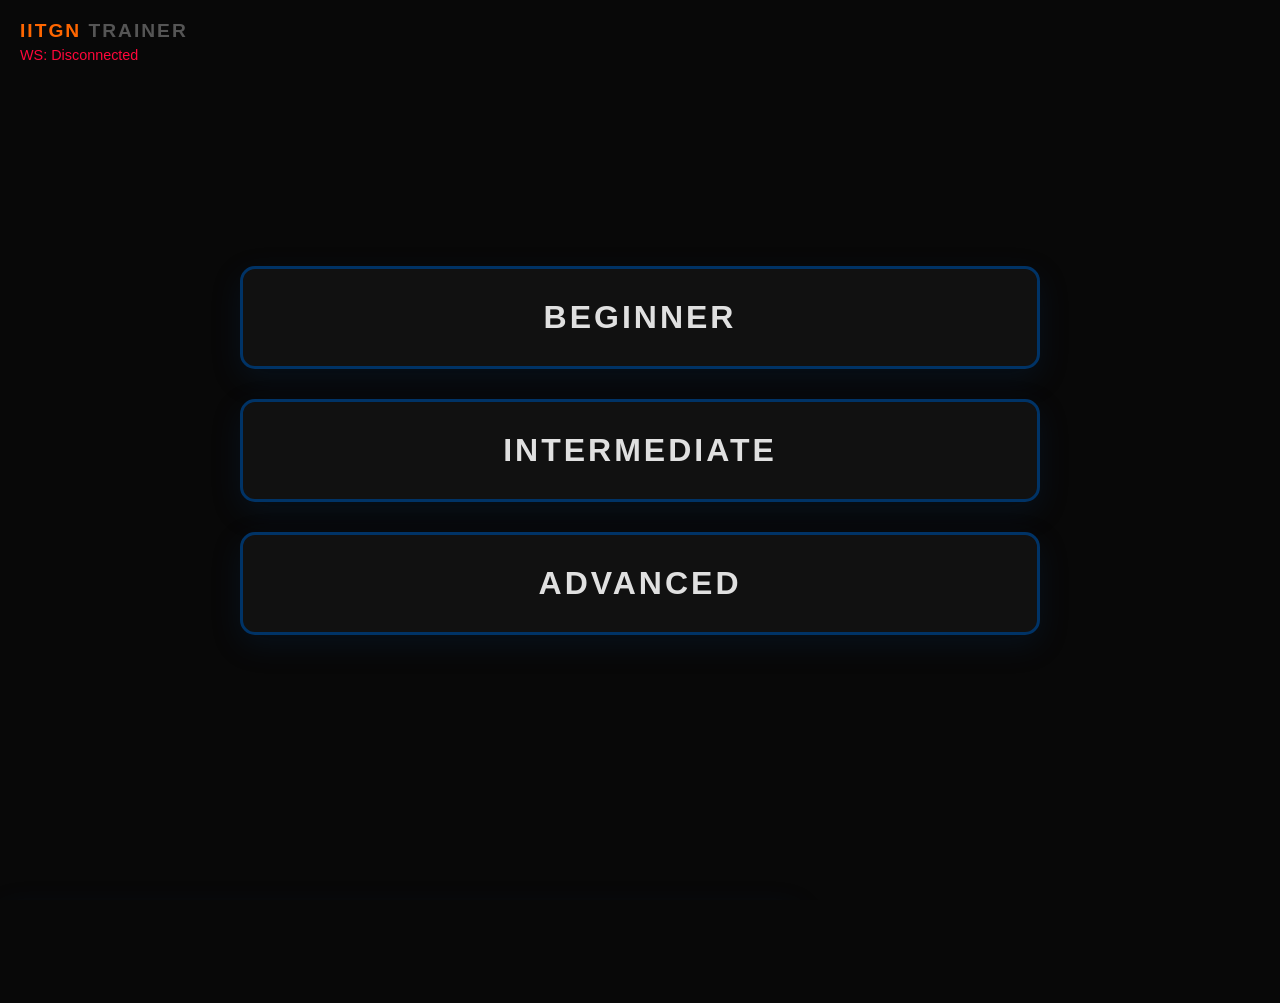
==== commit 6f72263d: "Update drill stats synchronization with backend Refactor drill statistics handling to sync with back" ====
--- a/User_Interface/index (1).html
+++ b/User_Interface/index (1).html
@@ -82,7 +82,6 @@
             color: white;
         }
 
-        /* Emergency Button Styling */
         .giant-btn.emergency {
             background: #ff0000;
             color: white;
@@ -183,8 +182,10 @@
         <button class="giant-btn" onclick="showScreen('screen-level')">Start New Drill</button>
     </div>
 
+        <button class="giant-btn" onclick="showScreen('screen-level')">Start New Drill</button>
+    </div>
+
     <script>
-        // --- Drill Configurations (Now using Numeric IDs) ---
         const drillData = {
             beginner: [
                 { id: 1, name: "Forehand Counter" },
@@ -206,15 +207,43 @@
         let ws;
         let selectedDrill = null;
         
+        // These variables are now purely mirrors of what the backend says
+        let totalShots = 0;
+        let successfulHits = 0;
         let currentStreak = 0;
         let maxStreak = 0;
-        let totalShots = 0;
-        let successfulHits = 0;
+        let backendAccuracy = 0; 
+        
+        // Velocity is the only thing we still track locally because the backend session doesn't store an array of past velocities yet.
         let velocityLog = [];
 
         const canvas = document.getElementById('tt-board');
         const ctx = canvas.getContext('2d');
         const scale = 0.4; 
+
+        // 🌟 SINGLE SOURCE OF TRUTH: Ask the backend for the exact score
+        async function syncStatsWithBackend() {
+            try {
+                const response = await fetch('/api/session');
+                if (!response.ok) return; 
+                
+                const sessionData = await response.json();
+
+                // Frontend does no math! It just accepts whatever the backend says.
+                totalShots = sessionData.total_shots || 0;
+                successfulHits = sessionData.hit_count || 0;
+                currentStreak = sessionData.streak || 0;
+                maxStreak = sessionData.best_streak || 0;
+                backendAccuracy = sessionData.accuracy || 0; 
+
+                // If this was called during a page refresh and a drill is active, show the active screen
+                if (sessionData.active && !document.getElementById('screen-active').classList.contains('active')) {
+                    showScreen('screen-active');
+                }
+            } catch (error) {
+                console.error("Could not sync with backend:", error);
+            }
+        }
 
         function showScreen(screenId) {
             document.querySelectorAll('.screen').forEach(s => s.classList.remove('active'));
@@ -229,7 +258,6 @@
                 const btn = document.createElement('button');
                 btn.className = 'giant-btn';
                 btn.innerText = drill.name;
-                // Passes the numeric ID
                 btn.onclick = () => startDrill(drill.id);
                 container.appendChild(btn);
             });
@@ -239,10 +267,6 @@
 
         function startDrill(drillId) {
             selectedDrill = drillId;
-            currentStreak = 0;
-            maxStreak = 0;
-            totalShots = 0;
-            successfulHits = 0;
             velocityLog = [];
             ctx.clearRect(0, 0, canvas.width, canvas.height);
 
@@ -255,13 +279,14 @@
 
         function endDrill() {
             if(ws && ws.readyState === WebSocket.OPEN) {
-                ws.send(JSON.stringify({ action: "stop_drill" })); // Backend adds ID 99
+                ws.send(JSON.stringify({ action: "stop_drill" }));
             }
 
-            const accuracy = totalShots > 0 ? Math.round((successfulHits / totalShots) * 100) : 0;
+            // We still calculate average velocity locally
             const avgVel = velocityLog.length > 0 ? Math.round(velocityLog.reduce((a, b) => a + b, 0) / velocityLog.length) : 0;
 
-            document.getElementById('sum-accuracy').innerText = `${accuracy}%`;
+            // Use the stats straight from the Python backend!
+            document.getElementById('sum-accuracy').innerText = `${backendAccuracy}%`;
             document.getElementById('sum-streak').innerText = maxStreak;
             document.getElementById('sum-vel').innerText = avgVel;
             document.getElementById('sum-total').innerText = totalShots;
@@ -274,7 +299,6 @@
             if(ws && ws.readyState === WebSocket.OPEN) {
                 ws.send(JSON.stringify({ action: "stop_drill" })); 
             }
-            // Skip summary, instantly wipe canvas, and go to main menu
             ctx.clearRect(0, 0, canvas.width, canvas.height);
             showScreen('screen-level');
         }
@@ -285,38 +309,21 @@
             ws.onopen = () => {
                 document.getElementById('status').innerText = "WS: Connected";
                 document.getElementById('status').style.color = "var(--neon-green)";
-                
-                // NEW: Request state immediately after opening connection (Solves Refresh Bug)
-                ws.send(JSON.stringify({ action: "get_state" }));
             };
 
             ws.onmessage = (event) => {
                 const data = JSON.parse(event.data);
                 
-                if (data.event === "sync_state") {
-                    if (data.state.is_running) {
-                        totalShots = data.state.total_shots;
-                        successfulHits = data.state.successful_hits;
-                        currentStreak = data.state.current_streak;
-                        maxStreak = data.state.max_streak;
-                        velocityLog = data.state.velocity_log;
-                        selectedDrill = data.state.drill_id;
-                        showScreen('screen-active');
-                    }
-                }
-                else if (data.event === "shot_result" && document.getElementById('screen-active').classList.contains('active')) {
-                    totalShots++;
+                if (data.event === "shot_result" && document.getElementById('screen-active').classList.contains('active')) {
+                    
+                    // 1. Draw the physical impact on the canvas
+                    drawImpact(data.impact_coords.y, data.impact_coords.z, data.success);
+                    
+                    // 2. Track velocity locally
                     if (data.velocity) velocityLog.push(data.velocity);
 
-                    if (data.success) {
-                        successfulHits++;
-                        currentStreak++;
-                        if (currentStreak > maxStreak) maxStreak = currentStreak;
-                    } else {
-                        currentStreak = 0;
-                    }
-
-                    drawImpact(data.impact_coords.y, data.impact_coords.z, data.success);
+                    // 3. Ask the backend for the updated official score!
+                    syncStatsWithBackend();
                 }
             };
 
@@ -342,6 +349,8 @@
             ctx.shadowBlur = 0; 
         }
 
+        // Boot up and immediately ask the backend for the current state in case of a refresh
+        syncStatsWithBackend();
         initWebSocket();
     </script>
 </body>
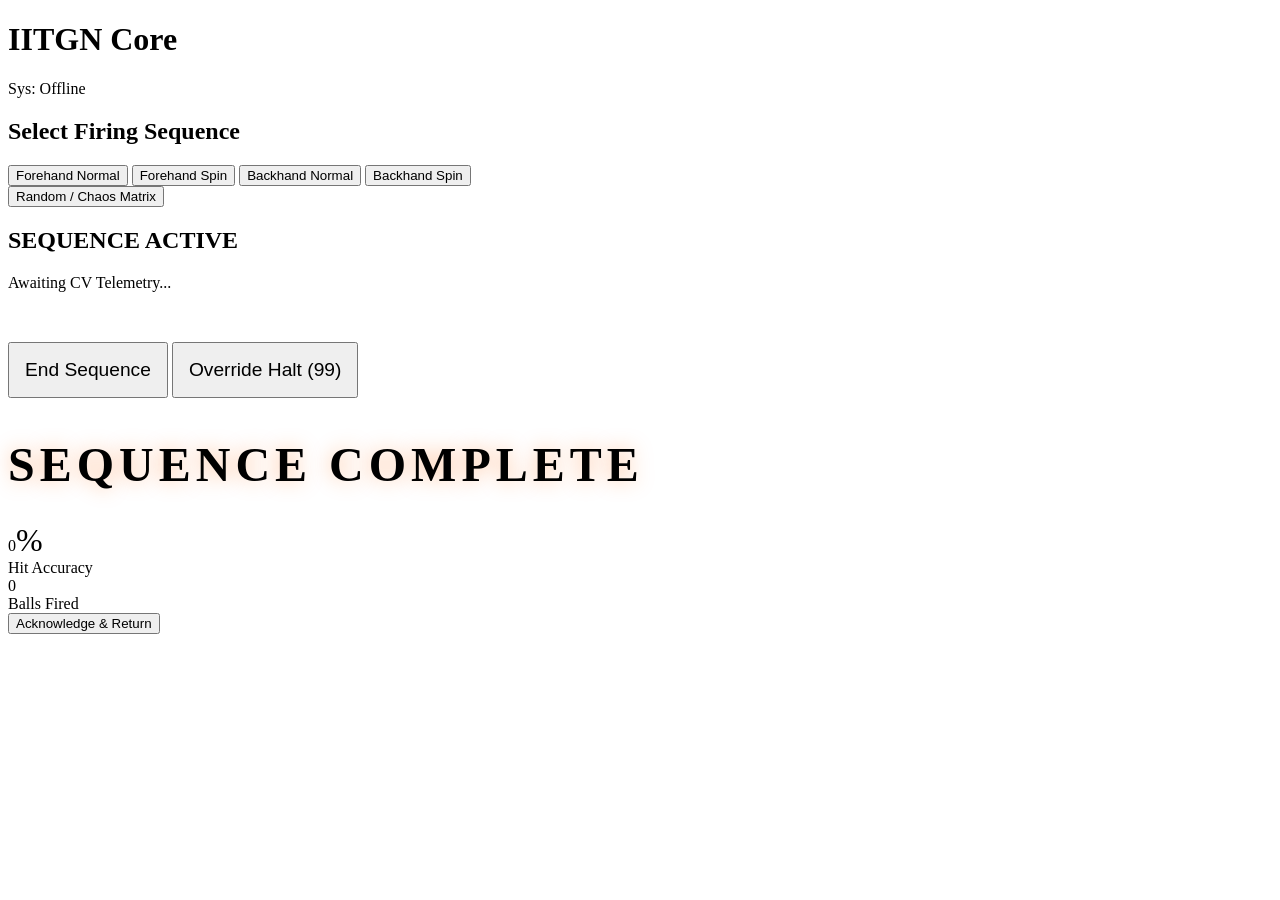
==== commit 31e1ec18: "Update index (1).html" ====
--- a/User_Interface/index (1).html
+++ b/User_Interface/index (1).html
@@ -3,355 +3,59 @@
 <head>
     <meta charset="UTF-8">
     <meta name="viewport" content="width=device-width, initial-scale=1.0">
-    <title>Smart TT Trainer Dashboard</title>
-    <style>
-        :root {
-            --bg-color: #080808;
-            --panel-bg: #111111;
-            --iitgn-orange: #FF6600;
-            --iitgn-blue: #003366;
-            --neon-green: #39ff14;
-            --neon-red: #ff073a;
-            --text-main: #e0e0e0;
-        }
-
-        body, html {
-            background-color: var(--bg-color);
-            color: var(--text-main);
-            font-family: 'Segoe UI', Tahoma, Geneva, Verdana, sans-serif;
-            margin: 0;
-            padding: 0;
-            width: 100%;
-            height: 100vh;
-            overflow: hidden;
-        }
-
-        header {
-            position: absolute;
-            top: 20px;
-            left: 20px;
-            z-index: 100;
-        }
-
-        h1 { margin: 0; font-size: 1.2rem; text-transform: uppercase; letter-spacing: 2px; color: #555;}
-        .branding { color: var(--iitgn-orange); font-weight: bold; }
-
-        .screen {
-            display: none; 
-            width: 100%;
-            height: 100vh;
-            flex-direction: column;
-            align-items: center;
-            justify-content: center;
-            gap: 30px;
-            padding: 20px;
-            box-sizing: border-box;
-        }
-
-        .screen.active { display: flex; }
-
-        .giant-btn {
-            width: 90%;
-            max-width: 800px;
-            padding: 30px 20px;
-            font-size: 2rem;
-            font-weight: bold;
-            text-transform: uppercase;
-            letter-spacing: 3px;
-            background: var(--panel-bg);
-            color: var(--text-main);
-            border: 3px solid var(--iitgn-blue);
-            border-radius: 15px;
-            cursor: pointer;
-            transition: all 0.2s ease-in-out;
-            box-shadow: 0 10px 30px rgba(0, 51, 102, 0.2);
-        }
-
-        .giant-btn:hover {
-            background: var(--iitgn-blue);
-            transform: translateY(-5px);
-        }
-
-        .giant-btn.danger {
-            border-color: var(--neon-red);
-            background: rgba(255, 7, 58, 0.1);
-        }
-
-        .giant-btn.danger:hover {
-            background: var(--neon-red);
-            color: white;
-        }
-
-        .giant-btn.emergency {
-            background: #ff0000;
-            color: white;
-            border-color: #8b0000;
-            box-shadow: 0 10px 30px rgba(255, 0, 0, 0.4);
-        }
-
-        .giant-btn.emergency:hover {
-            background: #cc0000;
-        }
-
-        .stat-grid {
-            display: grid;
-            grid-template-columns: 1fr 1fr;
-            gap: 20px;
-            width: 90%;
-            max-width: 800px;
-            margin-bottom: 40px;
-        }
-
-        .stat-card {
-            background: var(--panel-bg);
-            padding: 30px;
-            border-radius: 12px;
-            border-left: 5px solid var(--iitgn-orange);
-            text-align: center;
-        }
-
-        .stat-val { font-size: 4rem; font-weight: bold; font-family: monospace; color: white;}
-        .stat-label { font-size: 1.2rem; color: #888; text-transform: uppercase; letter-spacing: 1px;}
-
-        #tt-board {
-            position: absolute;
-            bottom: 50px;
-            background: transparent;
-            z-index: 10;
-        }
-        
-        #active-btn-container {
-            position: absolute;
-            top: 50px;
-            z-index: 20;
-            width: 100%;
-            display: flex;
-            justify-content: center;
-            gap: 20px;
-        }
-    </style>
+    <title>IITGN Smart TT Trainer</title>
+    <link href="https://fonts.googleapis.com/css2?family=Rajdhani:wght@400;600;700&display=swap" rel="stylesheet">
+    <link rel="stylesheet" href="/styles.css">
 </head>
 <body>
 
     <header>
-        <h1><span class="branding">IITGN</span> Trainer</h1>
-        <div id="status" style="color: #888; font-size: 0.9rem; margin-top: 5px;">WS: Disconnected</div>
+        <h1><span class="branding">IITGN</span> Core</h1>
+        <div id="status" style="color: var(--neon-red);">Sys: Offline</div>
     </header>
 
     <div id="screen-level" class="screen active">
-        <button class="giant-btn" onclick="selectLevel('beginner')">Beginner</button>
-        <button class="giant-btn" onclick="selectLevel('intermediate')">Intermediate</button>
-        <button class="giant-btn" onclick="selectLevel('advanced')">Advanced</button>
-    </div>
-
-    <div id="screen-sub" class="screen">
-        <div id="sub-buttons-container" style="width: 100%; display: flex; flex-direction: column; align-items: center; gap: 30px;"></div>
-        <button class="giant-btn danger" style="margin-top: 40px; padding: 20px; font-size: 1.5rem;" onclick="showScreen('screen-level')">Back</button>
+        <h2 class="mode-title">Select Firing Sequence</h2>
+        
+        <div class="mode-grid">
+            <button class="cyber-btn mode-btn normal" onclick="startDrill('fh_normal')">Forehand Normal</button>
+            <button class="cyber-btn mode-btn spin" onclick="startDrill('fh_spin')">Forehand Spin</button>
+            <button class="cyber-btn mode-btn normal" onclick="startDrill('bh_normal')">Backhand Normal</button>
+            <button class="cyber-btn mode-btn spin" onclick="startDrill('bh_spin')">Backhand Spin</button>
+        </div>
+        
+        <button class="cyber-btn mode-btn random" onclick="startDrill('random')">Random / Chaos Matrix</button>
     </div>
 
     <div id="screen-active" class="screen">
-        <div id="active-btn-container">
-            <button class="giant-btn danger" style="max-width: 400px; font-size: 1.2rem;" onclick="endDrill()">End & Stats</button>
-            <button class="giant-btn emergency" style="max-width: 400px; font-size: 1.2rem;" onclick="emergencyStop()">EMERGENCY STOP (99)</button>
+        <div class="active-display">
+            <div class="pulse-ring"></div>
+            <h2 id="active-drill-text">SEQUENCE ACTIVE</h2>
+            <div class="processing-text">Awaiting CV Telemetry...</div>
         </div>
-        <canvas id="tt-board" width="610" height="548"></canvas>
+
+        <div id="active-controls" style="margin-top: 50px;">
+            <button class="cyber-btn danger" style="padding: 15px; font-size: 1.2rem; flex: 1;" onclick="endDrill()">End Sequence</button>
+            <button class="cyber-btn emergency" style="padding: 15px; font-size: 1.2rem; flex: 1;" onclick="emergencyStop()">Override Halt (99)</button>
+        </div>
     </div>
 
     <div id="screen-summary" class="screen">
-        <h2 style="font-size: 3rem; margin-bottom: 10px; color: var(--iitgn-orange);">Drill Complete</h2>
+        <h2 style="font-size: 3rem; margin-bottom: 30px; color: var(--iitgn-orange); text-transform: uppercase; letter-spacing: 5px; text-shadow: 0 0 20px rgba(255, 102, 0, 0.4);">Sequence Complete</h2>
         
         <div class="stat-grid">
             <div class="stat-card">
-                <div class="stat-val" id="sum-accuracy">0%</div>
+                <div class="stat-val" id="sum-accuracy">0<span style="font-size: 2rem">%</span></div>
                 <div class="stat-label">Hit Accuracy</div>
             </div>
             <div class="stat-card">
-                <div class="stat-val" id="sum-streak">0</div>
-                <div class="stat-label">Max Streak</div>
-            </div>
-            <div class="stat-card">
-                <div class="stat-val" id="sum-vel">0</div>
-                <div class="stat-label">Avg Velocity (km/h)</div>
-            </div>
-            <div class="stat-card">
                 <div class="stat-val" id="sum-total">0</div>
-                <div class="stat-label">Total Balls</div>
+                <div class="stat-label">Balls Fired</div>
             </div>
         </div>
-
-        <button class="giant-btn" onclick="showScreen('screen-level')">Start New Drill</button>
+        <button class="cyber-btn" style="max-width: 400px;" onclick="showScreen('screen-level')">Acknowledge & Return</button>
     </div>
 
-        <button class="giant-btn" onclick="showScreen('screen-level')">Start New Drill</button>
-    </div>
-
-    <script>
-        const drillData = {
-            beginner: [
-                { id: 1, name: "Forehand Counter" },
-                { id: 2, name: "Backhand Counter" },
-                { id: 3, name: "Basic Push" }
-            ],
-            intermediate: [
-                { id: 4, name: "Topspin Drive" },
-                { id: 5, name: "Active Block" },
-                { id: 6, name: "Pivot Forehand" }
-            ],
-            advanced: [
-                { id: 7, name: "Falkenberg Drill" },
-                { id: 8, name: "Random Topspin" },
-                { id: 9, name: "Short Touch" }
-            ]
-        };
-
-        let ws;
-        let selectedDrill = null;
-        
-        // These variables are now purely mirrors of what the backend says
-        let totalShots = 0;
-        let successfulHits = 0;
-        let currentStreak = 0;
-        let maxStreak = 0;
-        let backendAccuracy = 0; 
-        
-        // Velocity is the only thing we still track locally because the backend session doesn't store an array of past velocities yet.
-        let velocityLog = [];
-
-        const canvas = document.getElementById('tt-board');
-        const ctx = canvas.getContext('2d');
-        const scale = 0.4; 
-
-        // 🌟 SINGLE SOURCE OF TRUTH: Ask the backend for the exact score
-        async function syncStatsWithBackend() {
-            try {
-                const response = await fetch('/api/session');
-                if (!response.ok) return; 
-                
-                const sessionData = await response.json();
-
-                // Frontend does no math! It just accepts whatever the backend says.
-                totalShots = sessionData.total_shots || 0;
-                successfulHits = sessionData.hit_count || 0;
-                currentStreak = sessionData.streak || 0;
-                maxStreak = sessionData.best_streak || 0;
-                backendAccuracy = sessionData.accuracy || 0; 
-
-                // If this was called during a page refresh and a drill is active, show the active screen
-                if (sessionData.active && !document.getElementById('screen-active').classList.contains('active')) {
-                    showScreen('screen-active');
-                }
-            } catch (error) {
-                console.error("Could not sync with backend:", error);
-            }
-        }
-
-        function showScreen(screenId) {
-            document.querySelectorAll('.screen').forEach(s => s.classList.remove('active'));
-            document.getElementById(screenId).classList.add('active');
-        }
-
-        function selectLevel(level) {
-            const container = document.getElementById('sub-buttons-container');
-            container.innerHTML = ""; 
-            
-            drillData[level].forEach(drill => {
-                const btn = document.createElement('button');
-                btn.className = 'giant-btn';
-                btn.innerText = drill.name;
-                btn.onclick = () => startDrill(drill.id);
-                container.appendChild(btn);
-            });
-
-            showScreen('screen-sub');
-        }
-
-        function startDrill(drillId) {
-            selectedDrill = drillId;
-            velocityLog = [];
-            ctx.clearRect(0, 0, canvas.width, canvas.height);
-
-            showScreen('screen-active');
-
-            if(ws && ws.readyState === WebSocket.OPEN) {
-                ws.send(JSON.stringify({ action: "start_drill", drill_id: drillId }));
-            }
-        }
-
-        function endDrill() {
-            if(ws && ws.readyState === WebSocket.OPEN) {
-                ws.send(JSON.stringify({ action: "stop_drill" }));
-            }
-
-            // We still calculate average velocity locally
-            const avgVel = velocityLog.length > 0 ? Math.round(velocityLog.reduce((a, b) => a + b, 0) / velocityLog.length) : 0;
-
-            // Use the stats straight from the Python backend!
-            document.getElementById('sum-accuracy').innerText = `${backendAccuracy}%`;
-            document.getElementById('sum-streak').innerText = maxStreak;
-            document.getElementById('sum-vel').innerText = avgVel;
-            document.getElementById('sum-total').innerText = totalShots;
-
-            showScreen('screen-summary');
-            ctx.clearRect(0, 0, canvas.width, canvas.height);
-        }
-
-        function emergencyStop() {
-            if(ws && ws.readyState === WebSocket.OPEN) {
-                ws.send(JSON.stringify({ action: "stop_drill" })); 
-            }
-            ctx.clearRect(0, 0, canvas.width, canvas.height);
-            showScreen('screen-level');
-        }
-
-        function initWebSocket() {
-            ws = new WebSocket(`ws://${window.location.host}/ws`);
-            
-            ws.onopen = () => {
-                document.getElementById('status').innerText = "WS: Connected";
-                document.getElementById('status').style.color = "var(--neon-green)";
-            };
-
-            ws.onmessage = (event) => {
-                const data = JSON.parse(event.data);
-                
-                if (data.event === "shot_result" && document.getElementById('screen-active').classList.contains('active')) {
-                    
-                    // 1. Draw the physical impact on the canvas
-                    drawImpact(data.impact_coords.y, data.impact_coords.z, data.success);
-                    
-                    // 2. Track velocity locally
-                    if (data.velocity) velocityLog.push(data.velocity);
-
-                    // 3. Ask the backend for the updated official score!
-                    syncStatsWithBackend();
-                }
-            };
-
-            ws.onclose = () => {
-                document.getElementById('status').innerText = "WS: Disconnected";
-                document.getElementById('status').style.color = "var(--neon-red)";
-                setTimeout(initWebSocket, 2000); 
-            };
-        }
-
-        function drawImpact(y_mm, z_mm, success) {
-            const x_px = (y_mm + 762.5) * scale;
-            const y_px = canvas.height - (z_mm * scale);
-
-            ctx.beginPath();
-            ctx.arc(x_px, y_px, 6, 0, 2 * Math.PI);
-            ctx.fillStyle = success ? 'var(--neon-green)' : 'var(--neon-red)';
-            ctx.fill();
-            
-            ctx.shadowBlur = 10;
-            ctx.shadowColor = ctx.fillStyle;
-            ctx.fill();
-            ctx.shadowBlur = 0; 
-        }
-
-        // Boot up and immediately ask the backend for the current state in case of a refresh
-        syncStatsWithBackend();
-        initWebSocket();
-    </script>
+    <script src="/dashboard.js"></script>
 </body>
 </html>
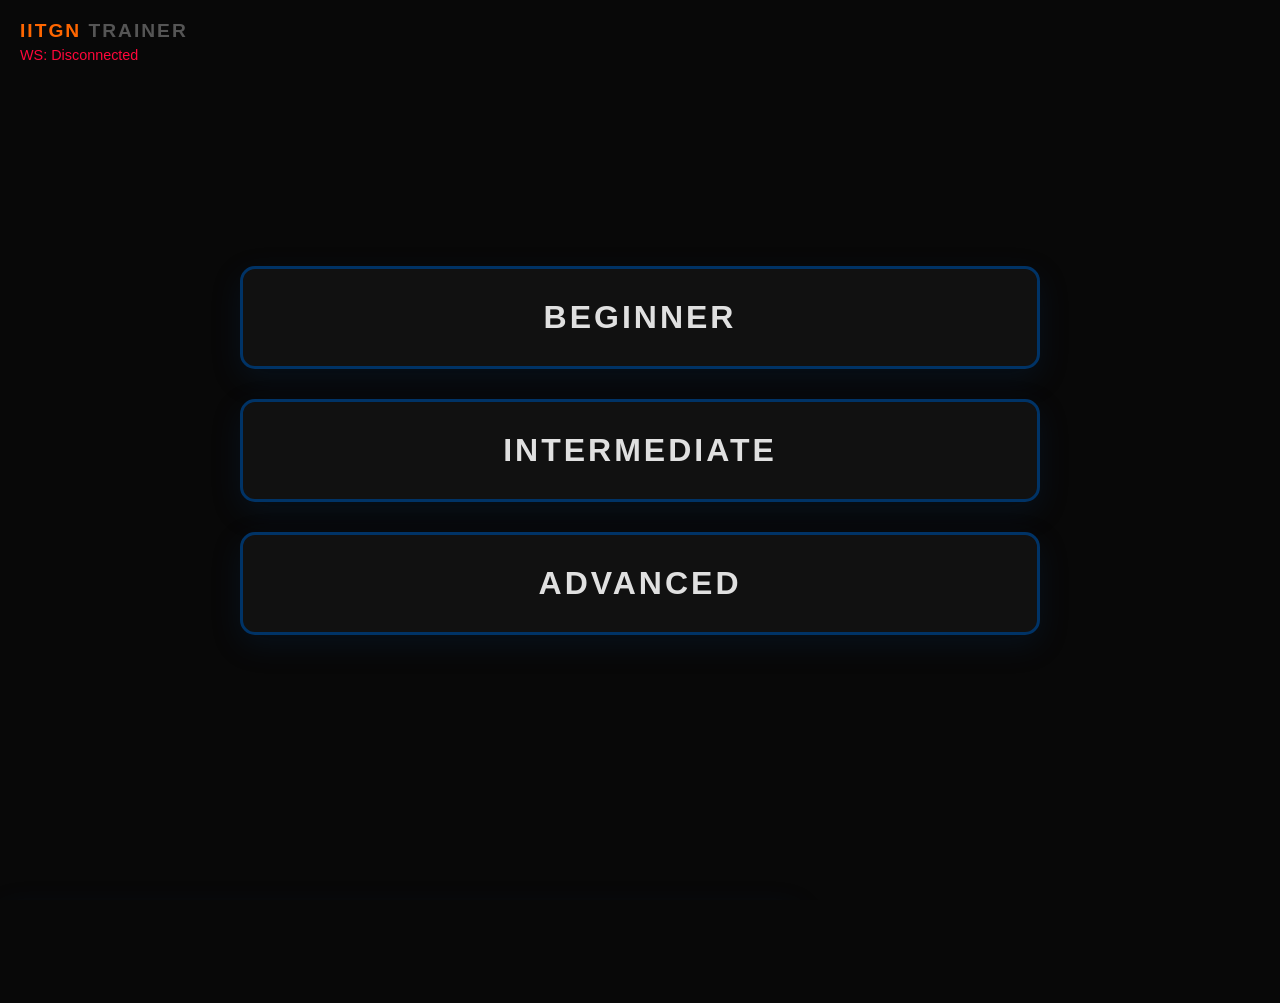
==== commit 3273f1e8: "updated index code Contains all CSS and JavaScript embedded directly within the HTML file. It introd" ====
--- a/User_Interface/index (1).html
+++ b/User_Interface/index (1).html
@@ -3,59 +3,355 @@
 <head>
     <meta charset="UTF-8">
     <meta name="viewport" content="width=device-width, initial-scale=1.0">
-    <title>IITGN Smart TT Trainer</title>
-    <link href="https://fonts.googleapis.com/css2?family=Rajdhani:wght@400;600;700&display=swap" rel="stylesheet">
-    <link rel="stylesheet" href="/styles.css">
+    <title>Smart TT Trainer Dashboard</title>
+    <style>
+        :root {
+            --bg-color: #080808;
+            --panel-bg: #111111;
+            --iitgn-orange: #FF6600;
+            --iitgn-blue: #003366;
+            --neon-green: #39ff14;
+            --neon-red: #ff073a;
+            --text-main: #e0e0e0;
+        }
+
+        body, html {
+            background-color: var(--bg-color);
+            color: var(--text-main);
+            font-family: 'Segoe UI', Tahoma, Geneva, Verdana, sans-serif;
+            margin: 0;
+            padding: 0;
+            width: 100%;
+            height: 100vh;
+            overflow: hidden;
+        }
+
+        header {
+            position: absolute;
+            top: 20px;
+            left: 20px;
+            z-index: 100;
+        }
+
+        h1 { margin: 0; font-size: 1.2rem; text-transform: uppercase; letter-spacing: 2px; color: #555;}
+        .branding { color: var(--iitgn-orange); font-weight: bold; }
+
+        .screen {
+            display: none; 
+            width: 100%;
+            height: 100vh;
+            flex-direction: column;
+            align-items: center;
+            justify-content: center;
+            gap: 30px;
+            padding: 20px;
+            box-sizing: border-box;
+        }
+
+        .screen.active { display: flex; }
+
+        .giant-btn {
+            width: 90%;
+            max-width: 800px;
+            padding: 30px 20px;
+            font-size: 2rem;
+            font-weight: bold;
+            text-transform: uppercase;
+            letter-spacing: 3px;
+            background: var(--panel-bg);
+            color: var(--text-main);
+            border: 3px solid var(--iitgn-blue);
+            border-radius: 15px;
+            cursor: pointer;
+            transition: all 0.2s ease-in-out;
+            box-shadow: 0 10px 30px rgba(0, 51, 102, 0.2);
+        }
+
+        .giant-btn:hover {
+            background: var(--iitgn-blue);
+            transform: translateY(-5px);
+        }
+
+        .giant-btn.danger {
+            border-color: var(--neon-red);
+            background: rgba(255, 7, 58, 0.1);
+        }
+
+        .giant-btn.danger:hover {
+            background: var(--neon-red);
+            color: white;
+        }
+
+        .giant-btn.emergency {
+            background: #ff0000;
+            color: white;
+            border-color: #8b0000;
+            box-shadow: 0 10px 30px rgba(255, 0, 0, 0.4);
+        }
+
+        .giant-btn.emergency:hover {
+            background: #cc0000;
+        }
+
+        .stat-grid {
+            display: grid;
+            grid-template-columns: 1fr 1fr;
+            gap: 20px;
+            width: 90%;
+            max-width: 800px;
+            margin-bottom: 40px;
+        }
+
+        .stat-card {
+            background: var(--panel-bg);
+            padding: 30px;
+            border-radius: 12px;
+            border-left: 5px solid var(--iitgn-orange);
+            text-align: center;
+        }
+
+        .stat-val { font-size: 4rem; font-weight: bold; font-family: monospace; color: white;}
+        .stat-label { font-size: 1.2rem; color: #888; text-transform: uppercase; letter-spacing: 1px;}
+
+        #tt-board {
+            position: absolute;
+            bottom: 50px;
+            background: transparent;
+            z-index: 10;
+        }
+        
+        #active-btn-container {
+            position: absolute;
+            top: 50px;
+            z-index: 20;
+            width: 100%;
+            display: flex;
+            justify-content: center;
+            gap: 20px;
+        }
+    </style>
 </head>
 <body>
 
     <header>
-        <h1><span class="branding">IITGN</span> Core</h1>
-        <div id="status" style="color: var(--neon-red);">Sys: Offline</div>
+        <h1><span class="branding">IITGN</span> Trainer</h1>
+        <div id="status" style="color: #888; font-size: 0.9rem; margin-top: 5px;">WS: Disconnected</div>
     </header>
 
     <div id="screen-level" class="screen active">
-        <h2 class="mode-title">Select Firing Sequence</h2>
-        
-        <div class="mode-grid">
-            <button class="cyber-btn mode-btn normal" onclick="startDrill('fh_normal')">Forehand Normal</button>
-            <button class="cyber-btn mode-btn spin" onclick="startDrill('fh_spin')">Forehand Spin</button>
-            <button class="cyber-btn mode-btn normal" onclick="startDrill('bh_normal')">Backhand Normal</button>
-            <button class="cyber-btn mode-btn spin" onclick="startDrill('bh_spin')">Backhand Spin</button>
+        <button class="giant-btn" onclick="selectLevel('beginner')">Beginner</button>
+        <button class="giant-btn" onclick="selectLevel('intermediate')">Intermediate</button>
+        <button class="giant-btn" onclick="selectLevel('advanced')">Advanced</button>
+    </div>
+
+    <div id="screen-sub" class="screen">
+        <div id="sub-buttons-container" style="width: 100%; display: flex; flex-direction: column; align-items: center; gap: 30px;"></div>
+        <button class="giant-btn danger" style="margin-top: 40px; padding: 20px; font-size: 1.5rem;" onclick="showScreen('screen-level')">Back</button>
+    </div>
+
+    <div id="screen-active" class="screen">
+        <div id="active-btn-container">
+            <button class="giant-btn danger" style="max-width: 400px; font-size: 1.2rem;" onclick="endDrill()">End & Stats</button>
+            <button class="giant-btn emergency" style="max-width: 400px; font-size: 1.2rem;" onclick="emergencyStop()">EMERGENCY STOP (99)</button>
         </div>
-        
-        <button class="cyber-btn mode-btn random" onclick="startDrill('random')">Random / Chaos Matrix</button>
-    </div>
-
-    <div id="screen-active" class="screen">
-        <div class="active-display">
-            <div class="pulse-ring"></div>
-            <h2 id="active-drill-text">SEQUENCE ACTIVE</h2>
-            <div class="processing-text">Awaiting CV Telemetry...</div>
-        </div>
-
-        <div id="active-controls" style="margin-top: 50px;">
-            <button class="cyber-btn danger" style="padding: 15px; font-size: 1.2rem; flex: 1;" onclick="endDrill()">End Sequence</button>
-            <button class="cyber-btn emergency" style="padding: 15px; font-size: 1.2rem; flex: 1;" onclick="emergencyStop()">Override Halt (99)</button>
-        </div>
+        <canvas id="tt-board" width="610" height="548"></canvas>
     </div>
 
     <div id="screen-summary" class="screen">
-        <h2 style="font-size: 3rem; margin-bottom: 30px; color: var(--iitgn-orange); text-transform: uppercase; letter-spacing: 5px; text-shadow: 0 0 20px rgba(255, 102, 0, 0.4);">Sequence Complete</h2>
+        <h2 style="font-size: 3rem; margin-bottom: 10px; color: var(--iitgn-orange);">Drill Complete</h2>
         
         <div class="stat-grid">
             <div class="stat-card">
-                <div class="stat-val" id="sum-accuracy">0<span style="font-size: 2rem">%</span></div>
+                <div class="stat-val" id="sum-accuracy">0%</div>
                 <div class="stat-label">Hit Accuracy</div>
             </div>
             <div class="stat-card">
+                <div class="stat-val" id="sum-streak">0</div>
+                <div class="stat-label">Max Streak</div>
+            </div>
+            <div class="stat-card">
+                <div class="stat-val" id="sum-vel">0</div>
+                <div class="stat-label">Avg Velocity (km/h)</div>
+            </div>
+            <div class="stat-card">
                 <div class="stat-val" id="sum-total">0</div>
-                <div class="stat-label">Balls Fired</div>
+                <div class="stat-label">Total Balls</div>
             </div>
         </div>
-        <button class="cyber-btn" style="max-width: 400px;" onclick="showScreen('screen-level')">Acknowledge & Return</button>
-    </div>
-
-    <script src="/dashboard.js"></script>
+
+        <button class="giant-btn" onclick="showScreen('screen-level')">Start New Drill</button>
+    </div>
+
+        <button class="giant-btn" onclick="showScreen('screen-level')">Start New Drill</button>
+    </div>
+
+    <script>
+        const drillData = {
+            beginner: [
+                { id: 1, name: "Forehand Counter" },
+                { id: 2, name: "Backhand Counter" },
+                { id: 3, name: "Basic Push" }
+            ],
+            intermediate: [
+                { id: 4, name: "Topspin Drive" },
+                { id: 5, name: "Active Block" },
+                { id: 6, name: "Pivot Forehand" }
+            ],
+            advanced: [
+                { id: 7, name: "Falkenberg Drill" },
+                { id: 8, name: "Random Topspin" },
+                { id: 9, name: "Short Touch" }
+            ]
+        };
+
+        let ws;
+        let selectedDrill = null;
+        
+        // These variables are now purely mirrors of what the backend says
+        let totalShots = 0;
+        let successfulHits = 0;
+        let currentStreak = 0;
+        let maxStreak = 0;
+        let backendAccuracy = 0; 
+        
+        // Velocity is the only thing we still track locally because the backend session doesn't store an array of past velocities yet.
+        let velocityLog = [];
+
+        const canvas = document.getElementById('tt-board');
+        const ctx = canvas.getContext('2d');
+        const scale = 0.4; 
+
+        // 🌟 SINGLE SOURCE OF TRUTH: Ask the backend for the exact score
+        async function syncStatsWithBackend() {
+            try {
+                const response = await fetch('/api/session');
+                if (!response.ok) return; 
+                
+                const sessionData = await response.json();
+
+                // Frontend does no math! It just accepts whatever the backend says.
+                totalShots = sessionData.total_shots || 0;
+                successfulHits = sessionData.hit_count || 0;
+                currentStreak = sessionData.streak || 0;
+                maxStreak = sessionData.best_streak || 0;
+                backendAccuracy = sessionData.accuracy || 0; 
+
+                // If this was called during a page refresh and a drill is active, show the active screen
+                if (sessionData.active && !document.getElementById('screen-active').classList.contains('active')) {
+                    showScreen('screen-active');
+                }
+            } catch (error) {
+                console.error("Could not sync with backend:", error);
+            }
+        }
+
+        function showScreen(screenId) {
+            document.querySelectorAll('.screen').forEach(s => s.classList.remove('active'));
+            document.getElementById(screenId).classList.add('active');
+        }
+
+        function selectLevel(level) {
+            const container = document.getElementById('sub-buttons-container');
+            container.innerHTML = ""; 
+            
+            drillData[level].forEach(drill => {
+                const btn = document.createElement('button');
+                btn.className = 'giant-btn';
+                btn.innerText = drill.name;
+                btn.onclick = () => startDrill(drill.id);
+                container.appendChild(btn);
+            });
+
+            showScreen('screen-sub');
+        }
+
+        function startDrill(drillId) {
+            selectedDrill = drillId;
+            velocityLog = [];
+            ctx.clearRect(0, 0, canvas.width, canvas.height);
+
+            showScreen('screen-active');
+
+            if(ws && ws.readyState === WebSocket.OPEN) {
+                ws.send(JSON.stringify({ action: "start_drill", drill_id: drillId }));
+            }
+        }
+
+        function endDrill() {
+            if(ws && ws.readyState === WebSocket.OPEN) {
+                ws.send(JSON.stringify({ action: "stop_drill" }));
+            }
+
+            // We still calculate average velocity locally
+            const avgVel = velocityLog.length > 0 ? Math.round(velocityLog.reduce((a, b) => a + b, 0) / velocityLog.length) : 0;
+
+            // Use the stats straight from the Python backend!
+            document.getElementById('sum-accuracy').innerText = `${backendAccuracy}%`;
+            document.getElementById('sum-streak').innerText = maxStreak;
+            document.getElementById('sum-vel').innerText = avgVel;
+            document.getElementById('sum-total').innerText = totalShots;
+
+            showScreen('screen-summary');
+            ctx.clearRect(0, 0, canvas.width, canvas.height);
+        }
+
+        function emergencyStop() {
+            if(ws && ws.readyState === WebSocket.OPEN) {
+                ws.send(JSON.stringify({ action: "stop_drill" })); 
+            }
+            ctx.clearRect(0, 0, canvas.width, canvas.height);
+            showScreen('screen-level');
+        }
+
+        function initWebSocket() {
+            ws = new WebSocket(`ws://${window.location.host}/ws`);
+            
+            ws.onopen = () => {
+                document.getElementById('status').innerText = "WS: Connected";
+                document.getElementById('status').style.color = "var(--neon-green)";
+            };
+
+            ws.onmessage = (event) => {
+                const data = JSON.parse(event.data);
+                
+                if (data.event === "shot_result" && document.getElementById('screen-active').classList.contains('active')) {
+                    
+                    // 1. Draw the physical impact on the canvas
+                    drawImpact(data.impact_coords.y, data.impact_coords.z, data.success);
+                    
+                    // 2. Track velocity locally
+                    if (data.velocity) velocityLog.push(data.velocity);
+
+                    // 3. Ask the backend for the updated official score!
+                    syncStatsWithBackend();
+                }
+            };
+
+            ws.onclose = () => {
+                document.getElementById('status').innerText = "WS: Disconnected";
+                document.getElementById('status').style.color = "var(--neon-red)";
+                setTimeout(initWebSocket, 2000); 
+            };
+        }
+
+        function drawImpact(y_mm, z_mm, success) {
+            const x_px = (y_mm + 762.5) * scale;
+            const y_px = canvas.height - (z_mm * scale);
+
+            ctx.beginPath();
+            ctx.arc(x_px, y_px, 6, 0, 2 * Math.PI);
+            ctx.fillStyle = success ? 'var(--neon-green)' : 'var(--neon-red)';
+            ctx.fill();
+            
+            ctx.shadowBlur = 10;
+            ctx.shadowColor = ctx.fillStyle;
+            ctx.fill();
+            ctx.shadowBlur = 0; 
+        }
+
+        // Boot up and immediately ask the backend for the current state in case of a refresh
+        syncStatsWithBackend();
+        initWebSocket();
+    </script>
 </body>
 </html>
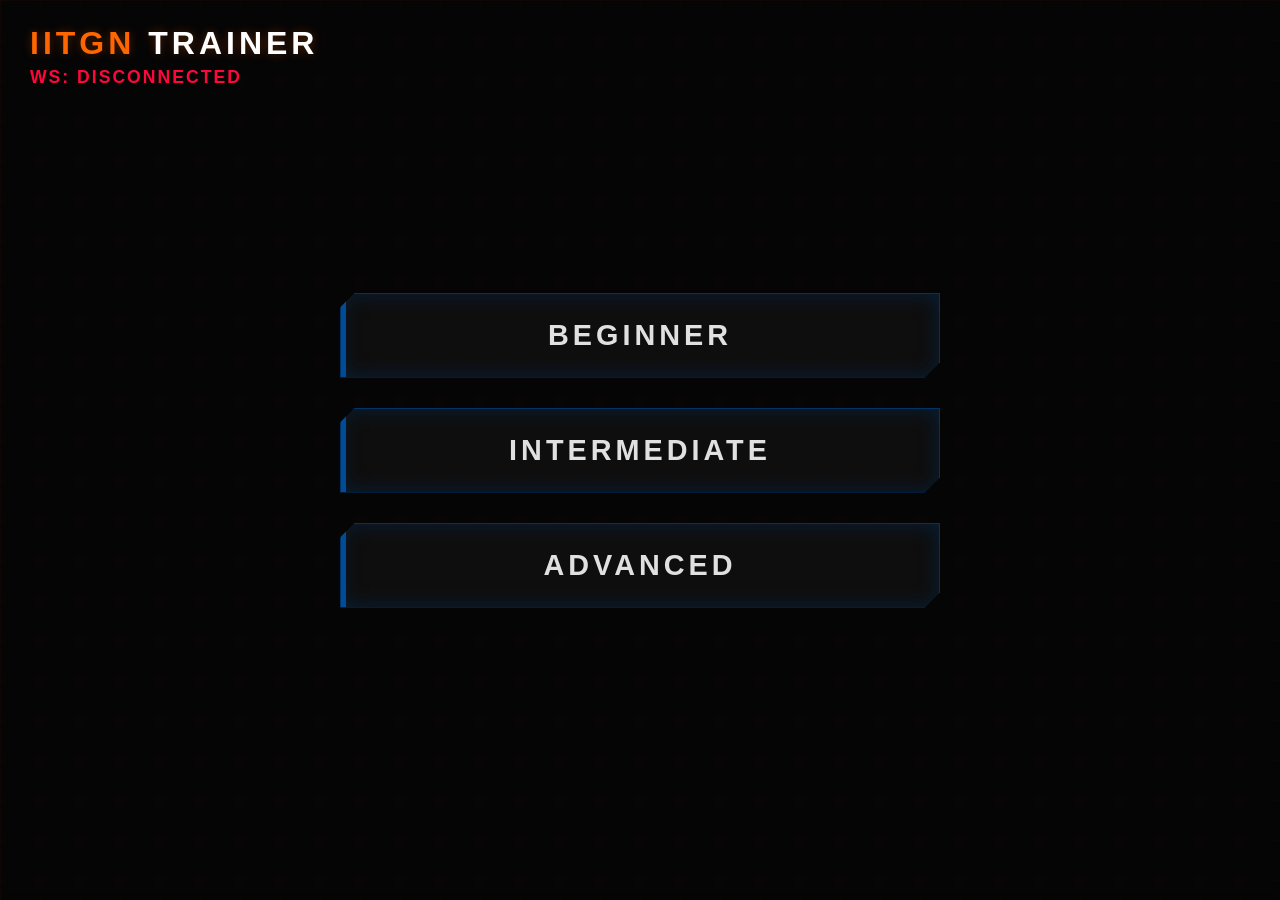
==== commit 94eb3a21: "Update index (1).html" ====
--- a/User_Interface/index (1).html
+++ b/User_Interface/index (1).html
@@ -5,129 +5,255 @@
     <meta name="viewport" content="width=device-width, initial-scale=1.0">
     <title>Smart TT Trainer Dashboard</title>
     <style>
+        /* =========================================
+           BASE STYLES & VARIABLES
+        ========================================= */
         :root {
-            --bg-color: #080808;
-            --panel-bg: #111111;
+            --bg-dark: #050505;
+            --panel-bg: rgba(17, 17, 17, 0.85);
             --iitgn-orange: #FF6600;
             --iitgn-blue: #003366;
+            --iitgn-blue-glow: #004c99;
             --neon-green: #39ff14;
             --neon-red: #ff073a;
             --text-main: #e0e0e0;
+            --grid-line: rgba(255, 102, 0, 0.05);
         }
 
         body, html {
-            background-color: var(--bg-color);
+            background-color: var(--bg-dark);
+            background-image: 
+                linear-gradient(var(--grid-line) 1px, transparent 1px),
+                linear-gradient(90deg, var(--grid-line) 1px, transparent 1px);
+            background-size: 40px 40px;
             color: var(--text-main);
-            font-family: 'Segoe UI', Tahoma, Geneva, Verdana, sans-serif;
-            margin: 0;
-            padding: 0;
+            font-family: 'Rajdhani', sans-serif;
+            margin: 0; padding: 0;
+            width: 100%; height: 100vh;
+            /* Allow scrolling if the screen is too small */
+            overflow-x: hidden; 
+            overflow-y: auto; 
+        }
+
+        header {
+            position: absolute; top: 25px; left: 30px; z-index: 100;
+            display: flex; flex-direction: column;
+        }
+
+        h1 { 
+            margin: 0; font-size: 2rem; font-weight: 700; 
+            text-transform: uppercase; letter-spacing: 4px; color: #fff;
+            text-shadow: 0 0 10px rgba(255, 102, 0, 0.3);
+        }
+        .branding { color: var(--iitgn-orange); }
+
+        #status {
+            font-size: 1.1rem; font-weight: 600; margin-top: 5px;
+            text-transform: uppercase; letter-spacing: 2px;
+            transition: color 0.3s ease;
+        }
+
+        /* =========================================
+           SCREEN NAVIGATION
+        ========================================= */
+        .screen {
+            display: none; width: 100%; height: 100vh;
+            flex-direction: column; align-items: center; justify-content: center;
+            backdrop-filter: blur(5px);
+        }
+        .screen.active { display: flex; animation: fadeIn 0.4s ease-out; }
+
+        @keyframes fadeIn { from { opacity: 0; transform: scale(0.98); } to { opacity: 1; transform: scale(1); } }
+
+        /* =========================================
+           CYBER BUTTON CORE STYLES
+        ========================================= */
+        .cyber-btn {
+            position: relative;
+            width: 90%; max-width: 600px;
+            padding: 25px; margin: 15px 0;
+            font-family: 'Rajdhani', sans-serif;
+            font-size: 1.8rem; font-weight: 700;
+            text-transform: uppercase; letter-spacing: 4px;
+            background: var(--panel-bg); color: var(--text-main);
+            border: 1px solid var(--iitgn-blue);
+            cursor: pointer;
+            transition: all 0.2s ease-in-out;
+            clip-path: polygon(15px 0, 100% 0, 100% calc(100% - 15px), calc(100% - 15px) 100%, 0 100%, 0 15px);
+            box-shadow: inset 0 0 20px rgba(0, 51, 102, 0.5);
+        }
+
+        .cyber-btn::before {
+            content: ''; position: absolute; top: 0; left: 0;
+            width: 5px; height: 100%; background: var(--iitgn-blue-glow);
+            transition: width 0.2s ease;
+        }
+
+        .cyber-btn:hover { background: rgba(0, 76, 153, 0.2); border-color: var(--iitgn-blue-glow); color: #fff; }
+        .cyber-btn:hover::before { width: 10px; }
+
+        /* Danger Buttons */
+        .cyber-btn.danger { border-color: var(--neon-red); box-shadow: inset 0 0 20px rgba(255, 7, 58, 0.2); }
+        .cyber-btn.danger::before { background: var(--neon-red); }
+        .cyber-btn.danger:hover { background: rgba(255, 7, 58, 0.15); }
+
+        /* Emergency Override */
+        .cyber-btn.emergency {
+            background: rgba(255, 0, 0, 0.8); color: white; border: none;
+            text-shadow: 0 0 5px #fff; box-shadow: 0 0 30px rgba(255, 0, 0, 0.6);
+            animation: pulseBg 1.5s infinite;
+        }
+        .cyber-btn.emergency::before { display: none; }
+
+        @keyframes pulseBg { 0% { box-shadow: 0 0 20px rgba(255,0,0,0.4); } 50% { box-shadow: 0 0 40px rgba(255,0,0,0.8); } 100% { box-shadow: 0 0 20px rgba(255,0,0,0.4); } }
+
+        /* =========================================
+           MAIN MENU GRID
+        ========================================= */
+        .mode-title {
+            font-size: 2.2rem; 
+            color: #fff; 
+            text-transform: uppercase; 
+            letter-spacing: 4px;
+            margin-bottom: 40px; 
+            text-shadow: 0 0 15px var(--iitgn-blue-glow);
+        }
+
+        .mode-grid {
+            display: grid; 
+            grid-template-columns: 1fr 1fr; 
+            gap: 25px;
+            width: 90%; 
+            max-width: 800px; 
+            margin-bottom: 25px;
+        }
+
+        .mode-btn {
+            margin: 0; 
+            font-size: 1.6rem;
             width: 100%;
-            height: 100vh;
-            overflow: hidden;
-        }
-
-        header {
-            position: absolute;
-            top: 20px;
-            left: 20px;
-            z-index: 100;
-        }
-
-        h1 { margin: 0; font-size: 1.2rem; text-transform: uppercase; letter-spacing: 2px; color: #555;}
-        .branding { color: var(--iitgn-orange); font-weight: bold; }
-
-        .screen {
-            display: none; 
-            width: 100%;
-            height: 100vh;
+        }
+
+        .mode-btn.normal { border-color: var(--iitgn-blue); }
+
+        .mode-btn.spin { 
+            border-color: var(--iitgn-orange); 
+            box-shadow: inset 0 0 20px rgba(255, 102, 0, 0.15); 
+        }
+        .mode-btn.spin::before { background: var(--iitgn-orange); }
+        .mode-btn.spin:hover { background: rgba(255, 102, 0, 0.15); border-color: var(--iitgn-orange); }
+
+        .mode-btn.random {
+            width: 90%; max-width: 800px;
+            border-color: #b026ff; 
+            box-shadow: inset 0 0 20px rgba(176, 38, 255, 0.15);
+        }
+        .mode-btn.random::before { background: #b026ff; }
+        .mode-btn.random:hover { background: rgba(176, 38, 255, 0.15); border-color: #b026ff; }
+
+        /* =========================================
+           MINIMAL ACTIVE SCREEN
+        ========================================= */
+        .active-display {
+            display: flex;
             flex-direction: column;
             align-items: center;
             justify-content: center;
-            gap: 30px;
-            padding: 20px;
-            box-sizing: border-box;
-        }
-
-        .screen.active { display: flex; }
-
-        .giant-btn {
-            width: 90%;
-            max-width: 800px;
-            padding: 30px 20px;
-            font-size: 2rem;
-            font-weight: bold;
+            margin-bottom: 15px; /* Tamed spacing */
+            position: relative;
+        }
+
+        #active-drill-text {
+            font-size: 3rem;
+            color: var(--neon-green);
             text-transform: uppercase;
-            letter-spacing: 3px;
-            background: var(--panel-bg);
-            color: var(--text-main);
-            border: 3px solid var(--iitgn-blue);
-            border-radius: 15px;
-            cursor: pointer;
-            transition: all 0.2s ease-in-out;
-            box-shadow: 0 10px 30px rgba(0, 51, 102, 0.2);
-        }
-
-        .giant-btn:hover {
-            background: var(--iitgn-blue);
-            transform: translateY(-5px);
-        }
-
-        .giant-btn.danger {
-            border-color: var(--neon-red);
-            background: rgba(255, 7, 58, 0.1);
-        }
-
-        .giant-btn.danger:hover {
-            background: var(--neon-red);
+            letter-spacing: 6px;
+            margin: 0;
+            text-shadow: 0 0 20px rgba(57, 255, 20, 0.4);
+            z-index: 2;
+        }
+
+        .processing-text {
+            font-size: 1.2rem;
+            color: var(--iitgn-orange);
+            text-transform: uppercase;
+            letter-spacing: 4px;
+            margin-top: 10px;
+            animation: blink 1.5s infinite;
+        }
+
+        .pulse-ring {
+            position: absolute;
+            width: 180px; /* Tamed size */
+            height: 180px; /* Tamed size */
+            border: 2px solid var(--neon-green);
+            border-radius: 50%;
+            animation: radarPulse 2s infinite cubic-bezier(0.215, 0.61, 0.355, 1);
+            z-index: 1;
+        }
+
+        @keyframes blink { 0%, 100% { opacity: 1; } 50% { opacity: 0.3; } }
+        @keyframes radarPulse { 
+            0% { transform: scale(0.8); opacity: 0; } 
+            50% { opacity: 0.3; } 
+            100% { transform: scale(1.5); opacity: 0; } 
+        }
+
+        #active-controls {
+            display: flex; gap: 20px; margin-bottom: 30px; width: 100%; max-width: 800px;
+            justify-content: center; /* Center the buttons */
+        }
+
+        /* Shrink controls specifically on the active screen to save space */
+        #active-controls .cyber-btn {
+            padding: 15px;       
+            font-size: 1.2rem;   
+            margin: 5px 0;
+            width: auto; /* Let buttons size dynamically */
+            flex: 1;
+        }
+
+        /* =========================================
+           SUMMARY SCREEN STATS
+        ========================================= */
+        .stat-grid {
+            display: grid; grid-template-columns: 1fr 1fr; gap: 20px;
+            width: 90%; max-width: 800px; margin-bottom: 40px;
+        }
+
+        .stat-card {
+            background: linear-gradient(135deg, var(--panel-bg), #000);
+            padding: 30px; border-top: 2px solid var(--iitgn-orange);
+            text-align: center; position: relative;
+        }
+
+        .stat-card::after {
+            content: ''; position: absolute; bottom: 0; right: 0;
+            width: 20px; height: 20px; border-bottom: 2px solid var(--iitgn-orange); border-right: 2px solid var(--iitgn-orange);
+        }
+
+        .stat-val { 
+            font-size: 5rem; 
+            font-weight: 700;
             color: white;
-        }
-
-        .giant-btn.emergency {
-            background: #ff0000;
-            color: white;
-            border-color: #8b0000;
-            box-shadow: 0 10px 30px rgba(255, 0, 0, 0.4);
-        }
-
-        .giant-btn.emergency:hover {
-            background: #cc0000;
-        }
-
-        .stat-grid {
-            display: grid;
-            grid-template-columns: 1fr 1fr;
-            gap: 20px;
-            width: 90%;
-            max-width: 800px;
-            margin-bottom: 40px;
-        }
-
-        .stat-card {
-            background: var(--panel-bg);
-            padding: 30px;
-            border-radius: 12px;
-            border-left: 5px solid var(--iitgn-orange);
-            text-align: center;
-        }
-
-        .stat-val { font-size: 4rem; font-weight: bold; font-family: monospace; color: white;}
-        .stat-label { font-size: 1.2rem; color: #888; text-transform: uppercase; letter-spacing: 1px;}
+            font-family: monospace;
+            text-shadow: 0 0 10px rgba(255, 255, 255, 0.2);
+        }
+
+        .stat-label { 
+            font-size: 1.1rem; 
+            color: #888; 
+            text-transform: uppercase; 
+            letter-spacing: 2px;
+            margin-top: 10px;
+        }
 
         #tt-board {
-            position: absolute;
-            bottom: 50px;
             background: transparent;
             z-index: 10;
-        }
-        
-        #active-btn-container {
-            position: absolute;
-            top: 50px;
-            z-index: 20;
-            width: 100%;
-            display: flex;
-            justify-content: center;
-            gap: 20px;
+            max-height: 45vh; /* Scale the canvas to fit the screen */
+            width: auto;      /* Keeps aspect ratio correct */
+            margin: 10px 0;
         }
     </style>
 </head>
@@ -135,30 +261,37 @@
 
     <header>
         <h1><span class="branding">IITGN</span> Trainer</h1>
-        <div id="status" style="color: #888; font-size: 0.9rem; margin-top: 5px;">WS: Disconnected</div>
+        <div id="status">WS: Disconnected</div>
     </header>
 
     <div id="screen-level" class="screen active">
-        <button class="giant-btn" onclick="selectLevel('beginner')">Beginner</button>
-        <button class="giant-btn" onclick="selectLevel('intermediate')">Intermediate</button>
-        <button class="giant-btn" onclick="selectLevel('advanced')">Advanced</button>
+        <button class="cyber-btn" onclick="selectLevel('beginner')">Beginner</button>
+        <button class="cyber-btn" onclick="selectLevel('intermediate')">Intermediate</button>
+        <button class="cyber-btn" onclick="selectLevel('advanced')">Advanced</button>
     </div>
 
     <div id="screen-sub" class="screen">
         <div id="sub-buttons-container" style="width: 100%; display: flex; flex-direction: column; align-items: center; gap: 30px;"></div>
-        <button class="giant-btn danger" style="margin-top: 40px; padding: 20px; font-size: 1.5rem;" onclick="showScreen('screen-level')">Back</button>
+        <button class="cyber-btn danger" style="margin-top: 40px; padding: 20px; font-size: 1.5rem;" onclick="showScreen('screen-level')">Back</button>
     </div>
 
     <div id="screen-active" class="screen">
-        <div id="active-btn-container">
-            <button class="giant-btn danger" style="max-width: 400px; font-size: 1.2rem;" onclick="endDrill()">End & Stats</button>
-            <button class="giant-btn emergency" style="max-width: 400px; font-size: 1.2rem;" onclick="emergencyStop()">EMERGENCY STOP (99)</button>
+        <div class="active-display">
+            <div class="pulse-ring"></div>
+            <div id="active-drill-text">ACTIVE</div>
+            <div class="processing-text">Tracking Systems Online</div>
         </div>
+
         <canvas id="tt-board" width="610" height="548"></canvas>
+
+        <div id="active-controls">
+            <button class="cyber-btn danger" onclick="endDrill()">End & Stats</button>
+            <button class="cyber-btn emergency" onclick="emergencyStop()">EMERGENCY STOP (99)</button>
+        </div>
     </div>
 
     <div id="screen-summary" class="screen">
-        <h2 style="font-size: 3rem; margin-bottom: 10px; color: var(--iitgn-orange);">Drill Complete</h2>
+        <h2 class="mode-title">Drill Complete</h2>
         
         <div class="stat-grid">
             <div class="stat-card">
@@ -179,10 +312,7 @@
             </div>
         </div>
 
-        <button class="giant-btn" onclick="showScreen('screen-level')">Start New Drill</button>
-    </div>
-
-        <button class="giant-btn" onclick="showScreen('screen-level')">Start New Drill</button>
+        <button class="cyber-btn" onclick="showScreen('screen-level')">Start New Drill</button>
     </div>
 
     <script>
@@ -207,21 +337,18 @@
         let ws;
         let selectedDrill = null;
         
-        // These variables are now purely mirrors of what the backend says
         let totalShots = 0;
         let successfulHits = 0;
         let currentStreak = 0;
         let maxStreak = 0;
         let backendAccuracy = 0; 
         
-        // Velocity is the only thing we still track locally because the backend session doesn't store an array of past velocities yet.
         let velocityLog = [];
 
         const canvas = document.getElementById('tt-board');
         const ctx = canvas.getContext('2d');
         const scale = 0.4; 
 
-        // 🌟 SINGLE SOURCE OF TRUTH: Ask the backend for the exact score
         async function syncStatsWithBackend() {
             try {
                 const response = await fetch('/api/session');
@@ -229,14 +356,12 @@
                 
                 const sessionData = await response.json();
 
-                // Frontend does no math! It just accepts whatever the backend says.
                 totalShots = sessionData.total_shots || 0;
                 successfulHits = sessionData.hit_count || 0;
                 currentStreak = sessionData.streak || 0;
                 maxStreak = sessionData.best_streak || 0;
                 backendAccuracy = sessionData.accuracy || 0; 
 
-                // If this was called during a page refresh and a drill is active, show the active screen
                 if (sessionData.active && !document.getElementById('screen-active').classList.contains('active')) {
                     showScreen('screen-active');
                 }
@@ -256,7 +381,7 @@
             
             drillData[level].forEach(drill => {
                 const btn = document.createElement('button');
-                btn.className = 'giant-btn';
+                btn.className = 'cyber-btn mode-btn normal';
                 btn.innerText = drill.name;
                 btn.onclick = () => startDrill(drill.id);
                 container.appendChild(btn);
@@ -270,6 +395,14 @@
             velocityLog = [];
             ctx.clearRect(0, 0, canvas.width, canvas.height);
 
+            // Set Title
+            let drillName = "DRILL";
+            for (const category in drillData) {
+                const found = drillData[category].find(d => d.id === drillId);
+                if (found) drillName = found.name;
+            }
+            document.getElementById('active-drill-text').innerText = drillName;
+
             showScreen('screen-active');
 
             if(ws && ws.readyState === WebSocket.OPEN) {
@@ -282,10 +415,8 @@
                 ws.send(JSON.stringify({ action: "stop_drill" }));
             }
 
-            // We still calculate average velocity locally
             const avgVel = velocityLog.length > 0 ? Math.round(velocityLog.reduce((a, b) => a + b, 0) / velocityLog.length) : 0;
 
-            // Use the stats straight from the Python backend!
             document.getElementById('sum-accuracy').innerText = `${backendAccuracy}%`;
             document.getElementById('sum-streak').innerText = maxStreak;
             document.getElementById('sum-vel').innerText = avgVel;
@@ -304,7 +435,9 @@
         }
 
         function initWebSocket() {
-            ws = new WebSocket(`ws://${window.location.host}/ws`);
+            // Automatically switch between ws:// (local) and wss:// (internet/ngrok)
+            const protocol = window.location.protocol === 'https:' ? 'wss:' : 'ws:';
+            ws = new WebSocket(`${protocol}//${window.location.host}/ws`);
             
             ws.onopen = () => {
                 document.getElementById('status').innerText = "WS: Connected";
@@ -315,14 +448,8 @@
                 const data = JSON.parse(event.data);
                 
                 if (data.event === "shot_result" && document.getElementById('screen-active').classList.contains('active')) {
-                    
-                    // 1. Draw the physical impact on the canvas
                     drawImpact(data.impact_coords.y, data.impact_coords.z, data.success);
-                    
-                    // 2. Track velocity locally
                     if (data.velocity) velocityLog.push(data.velocity);
-
-                    // 3. Ask the backend for the updated official score!
                     syncStatsWithBackend();
                 }
             };
@@ -349,7 +476,6 @@
             ctx.shadowBlur = 0; 
         }
 
-        // Boot up and immediately ask the backend for the current state in case of a refresh
         syncStatsWithBackend();
         initWebSocket();
     </script>
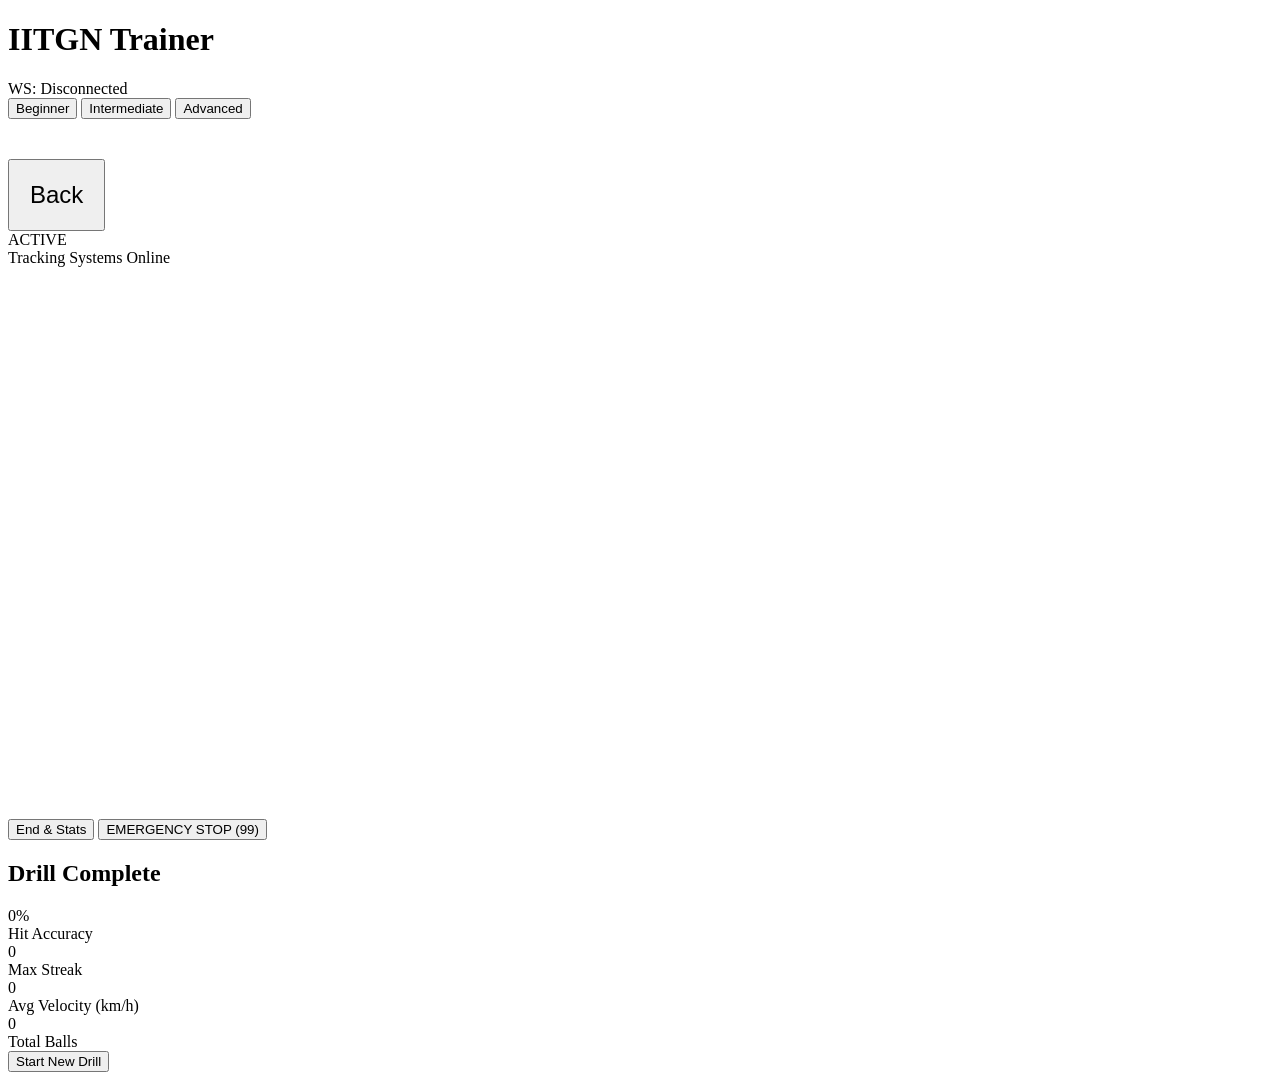
==== commit 90aba5ce: "Update index (1).html" ====
--- a/User_Interface/index (1).html
+++ b/User_Interface/index (1).html
@@ -4,258 +4,7 @@
     <meta charset="UTF-8">
     <meta name="viewport" content="width=device-width, initial-scale=1.0">
     <title>Smart TT Trainer Dashboard</title>
-    <style>
-        /* =========================================
-           BASE STYLES & VARIABLES
-        ========================================= */
-        :root {
-            --bg-dark: #050505;
-            --panel-bg: rgba(17, 17, 17, 0.85);
-            --iitgn-orange: #FF6600;
-            --iitgn-blue: #003366;
-            --iitgn-blue-glow: #004c99;
-            --neon-green: #39ff14;
-            --neon-red: #ff073a;
-            --text-main: #e0e0e0;
-            --grid-line: rgba(255, 102, 0, 0.05);
-        }
-
-        body, html {
-            background-color: var(--bg-dark);
-            background-image: 
-                linear-gradient(var(--grid-line) 1px, transparent 1px),
-                linear-gradient(90deg, var(--grid-line) 1px, transparent 1px);
-            background-size: 40px 40px;
-            color: var(--text-main);
-            font-family: 'Rajdhani', sans-serif;
-            margin: 0; padding: 0;
-            width: 100%; height: 100vh;
-            /* Allow scrolling if the screen is too small */
-            overflow-x: hidden; 
-            overflow-y: auto; 
-        }
-
-        header {
-            position: absolute; top: 25px; left: 30px; z-index: 100;
-            display: flex; flex-direction: column;
-        }
-
-        h1 { 
-            margin: 0; font-size: 2rem; font-weight: 700; 
-            text-transform: uppercase; letter-spacing: 4px; color: #fff;
-            text-shadow: 0 0 10px rgba(255, 102, 0, 0.3);
-        }
-        .branding { color: var(--iitgn-orange); }
-
-        #status {
-            font-size: 1.1rem; font-weight: 600; margin-top: 5px;
-            text-transform: uppercase; letter-spacing: 2px;
-            transition: color 0.3s ease;
-        }
-
-        /* =========================================
-           SCREEN NAVIGATION
-        ========================================= */
-        .screen {
-            display: none; width: 100%; height: 100vh;
-            flex-direction: column; align-items: center; justify-content: center;
-            backdrop-filter: blur(5px);
-        }
-        .screen.active { display: flex; animation: fadeIn 0.4s ease-out; }
-
-        @keyframes fadeIn { from { opacity: 0; transform: scale(0.98); } to { opacity: 1; transform: scale(1); } }
-
-        /* =========================================
-           CYBER BUTTON CORE STYLES
-        ========================================= */
-        .cyber-btn {
-            position: relative;
-            width: 90%; max-width: 600px;
-            padding: 25px; margin: 15px 0;
-            font-family: 'Rajdhani', sans-serif;
-            font-size: 1.8rem; font-weight: 700;
-            text-transform: uppercase; letter-spacing: 4px;
-            background: var(--panel-bg); color: var(--text-main);
-            border: 1px solid var(--iitgn-blue);
-            cursor: pointer;
-            transition: all 0.2s ease-in-out;
-            clip-path: polygon(15px 0, 100% 0, 100% calc(100% - 15px), calc(100% - 15px) 100%, 0 100%, 0 15px);
-            box-shadow: inset 0 0 20px rgba(0, 51, 102, 0.5);
-        }
-
-        .cyber-btn::before {
-            content: ''; position: absolute; top: 0; left: 0;
-            width: 5px; height: 100%; background: var(--iitgn-blue-glow);
-            transition: width 0.2s ease;
-        }
-
-        .cyber-btn:hover { background: rgba(0, 76, 153, 0.2); border-color: var(--iitgn-blue-glow); color: #fff; }
-        .cyber-btn:hover::before { width: 10px; }
-
-        /* Danger Buttons */
-        .cyber-btn.danger { border-color: var(--neon-red); box-shadow: inset 0 0 20px rgba(255, 7, 58, 0.2); }
-        .cyber-btn.danger::before { background: var(--neon-red); }
-        .cyber-btn.danger:hover { background: rgba(255, 7, 58, 0.15); }
-
-        /* Emergency Override */
-        .cyber-btn.emergency {
-            background: rgba(255, 0, 0, 0.8); color: white; border: none;
-            text-shadow: 0 0 5px #fff; box-shadow: 0 0 30px rgba(255, 0, 0, 0.6);
-            animation: pulseBg 1.5s infinite;
-        }
-        .cyber-btn.emergency::before { display: none; }
-
-        @keyframes pulseBg { 0% { box-shadow: 0 0 20px rgba(255,0,0,0.4); } 50% { box-shadow: 0 0 40px rgba(255,0,0,0.8); } 100% { box-shadow: 0 0 20px rgba(255,0,0,0.4); } }
-
-        /* =========================================
-           MAIN MENU GRID
-        ========================================= */
-        .mode-title {
-            font-size: 2.2rem; 
-            color: #fff; 
-            text-transform: uppercase; 
-            letter-spacing: 4px;
-            margin-bottom: 40px; 
-            text-shadow: 0 0 15px var(--iitgn-blue-glow);
-        }
-
-        .mode-grid {
-            display: grid; 
-            grid-template-columns: 1fr 1fr; 
-            gap: 25px;
-            width: 90%; 
-            max-width: 800px; 
-            margin-bottom: 25px;
-        }
-
-        .mode-btn {
-            margin: 0; 
-            font-size: 1.6rem;
-            width: 100%;
-        }
-
-        .mode-btn.normal { border-color: var(--iitgn-blue); }
-
-        .mode-btn.spin { 
-            border-color: var(--iitgn-orange); 
-            box-shadow: inset 0 0 20px rgba(255, 102, 0, 0.15); 
-        }
-        .mode-btn.spin::before { background: var(--iitgn-orange); }
-        .mode-btn.spin:hover { background: rgba(255, 102, 0, 0.15); border-color: var(--iitgn-orange); }
-
-        .mode-btn.random {
-            width: 90%; max-width: 800px;
-            border-color: #b026ff; 
-            box-shadow: inset 0 0 20px rgba(176, 38, 255, 0.15);
-        }
-        .mode-btn.random::before { background: #b026ff; }
-        .mode-btn.random:hover { background: rgba(176, 38, 255, 0.15); border-color: #b026ff; }
-
-        /* =========================================
-           MINIMAL ACTIVE SCREEN
-        ========================================= */
-        .active-display {
-            display: flex;
-            flex-direction: column;
-            align-items: center;
-            justify-content: center;
-            margin-bottom: 15px; /* Tamed spacing */
-            position: relative;
-        }
-
-        #active-drill-text {
-            font-size: 3rem;
-            color: var(--neon-green);
-            text-transform: uppercase;
-            letter-spacing: 6px;
-            margin: 0;
-            text-shadow: 0 0 20px rgba(57, 255, 20, 0.4);
-            z-index: 2;
-        }
-
-        .processing-text {
-            font-size: 1.2rem;
-            color: var(--iitgn-orange);
-            text-transform: uppercase;
-            letter-spacing: 4px;
-            margin-top: 10px;
-            animation: blink 1.5s infinite;
-        }
-
-        .pulse-ring {
-            position: absolute;
-            width: 180px; /* Tamed size */
-            height: 180px; /* Tamed size */
-            border: 2px solid var(--neon-green);
-            border-radius: 50%;
-            animation: radarPulse 2s infinite cubic-bezier(0.215, 0.61, 0.355, 1);
-            z-index: 1;
-        }
-
-        @keyframes blink { 0%, 100% { opacity: 1; } 50% { opacity: 0.3; } }
-        @keyframes radarPulse { 
-            0% { transform: scale(0.8); opacity: 0; } 
-            50% { opacity: 0.3; } 
-            100% { transform: scale(1.5); opacity: 0; } 
-        }
-
-        #active-controls {
-            display: flex; gap: 20px; margin-bottom: 30px; width: 100%; max-width: 800px;
-            justify-content: center; /* Center the buttons */
-        }
-
-        /* Shrink controls specifically on the active screen to save space */
-        #active-controls .cyber-btn {
-            padding: 15px;       
-            font-size: 1.2rem;   
-            margin: 5px 0;
-            width: auto; /* Let buttons size dynamically */
-            flex: 1;
-        }
-
-        /* =========================================
-           SUMMARY SCREEN STATS
-        ========================================= */
-        .stat-grid {
-            display: grid; grid-template-columns: 1fr 1fr; gap: 20px;
-            width: 90%; max-width: 800px; margin-bottom: 40px;
-        }
-
-        .stat-card {
-            background: linear-gradient(135deg, var(--panel-bg), #000);
-            padding: 30px; border-top: 2px solid var(--iitgn-orange);
-            text-align: center; position: relative;
-        }
-
-        .stat-card::after {
-            content: ''; position: absolute; bottom: 0; right: 0;
-            width: 20px; height: 20px; border-bottom: 2px solid var(--iitgn-orange); border-right: 2px solid var(--iitgn-orange);
-        }
-
-        .stat-val { 
-            font-size: 5rem; 
-            font-weight: 700;
-            color: white;
-            font-family: monospace;
-            text-shadow: 0 0 10px rgba(255, 255, 255, 0.2);
-        }
-
-        .stat-label { 
-            font-size: 1.1rem; 
-            color: #888; 
-            text-transform: uppercase; 
-            letter-spacing: 2px;
-            margin-top: 10px;
-        }
-
-        #tt-board {
-            background: transparent;
-            z-index: 10;
-            max-height: 45vh; /* Scale the canvas to fit the screen */
-            width: auto;      /* Keeps aspect ratio correct */
-            margin: 10px 0;
-        }
-    </style>
+    <link rel="stylesheet" href="/styles.css">
 </head>
 <body>
 
@@ -315,169 +64,6 @@
         <button class="cyber-btn" onclick="showScreen('screen-level')">Start New Drill</button>
     </div>
 
-    <script>
-        const drillData = {
-            beginner: [
-                { id: 1, name: "Forehand Counter" },
-                { id: 2, name: "Backhand Counter" },
-                { id: 3, name: "Basic Push" }
-            ],
-            intermediate: [
-                { id: 4, name: "Topspin Drive" },
-                { id: 5, name: "Active Block" },
-                { id: 6, name: "Pivot Forehand" }
-            ],
-            advanced: [
-                { id: 7, name: "Falkenberg Drill" },
-                { id: 8, name: "Random Topspin" },
-                { id: 9, name: "Short Touch" }
-            ]
-        };
-
-        let ws;
-        let selectedDrill = null;
-        
-        let totalShots = 0;
-        let successfulHits = 0;
-        let currentStreak = 0;
-        let maxStreak = 0;
-        let backendAccuracy = 0; 
-        
-        let velocityLog = [];
-
-        const canvas = document.getElementById('tt-board');
-        const ctx = canvas.getContext('2d');
-        const scale = 0.4; 
-
-        async function syncStatsWithBackend() {
-            try {
-                const response = await fetch('/api/session');
-                if (!response.ok) return; 
-                
-                const sessionData = await response.json();
-
-                totalShots = sessionData.total_shots || 0;
-                successfulHits = sessionData.hit_count || 0;
-                currentStreak = sessionData.streak || 0;
-                maxStreak = sessionData.best_streak || 0;
-                backendAccuracy = sessionData.accuracy || 0; 
-
-                if (sessionData.active && !document.getElementById('screen-active').classList.contains('active')) {
-                    showScreen('screen-active');
-                }
-            } catch (error) {
-                console.error("Could not sync with backend:", error);
-            }
-        }
-
-        function showScreen(screenId) {
-            document.querySelectorAll('.screen').forEach(s => s.classList.remove('active'));
-            document.getElementById(screenId).classList.add('active');
-        }
-
-        function selectLevel(level) {
-            const container = document.getElementById('sub-buttons-container');
-            container.innerHTML = ""; 
-            
-            drillData[level].forEach(drill => {
-                const btn = document.createElement('button');
-                btn.className = 'cyber-btn mode-btn normal';
-                btn.innerText = drill.name;
-                btn.onclick = () => startDrill(drill.id);
-                container.appendChild(btn);
-            });
-
-            showScreen('screen-sub');
-        }
-
-        function startDrill(drillId) {
-            selectedDrill = drillId;
-            velocityLog = [];
-            ctx.clearRect(0, 0, canvas.width, canvas.height);
-
-            // Set Title
-            let drillName = "DRILL";
-            for (const category in drillData) {
-                const found = drillData[category].find(d => d.id === drillId);
-                if (found) drillName = found.name;
-            }
-            document.getElementById('active-drill-text').innerText = drillName;
-
-            showScreen('screen-active');
-
-            if(ws && ws.readyState === WebSocket.OPEN) {
-                ws.send(JSON.stringify({ action: "start_drill", drill_id: drillId }));
-            }
-        }
-
-        function endDrill() {
-            if(ws && ws.readyState === WebSocket.OPEN) {
-                ws.send(JSON.stringify({ action: "stop_drill" }));
-            }
-
-            const avgVel = velocityLog.length > 0 ? Math.round(velocityLog.reduce((a, b) => a + b, 0) / velocityLog.length) : 0;
-
-            document.getElementById('sum-accuracy').innerText = `${backendAccuracy}%`;
-            document.getElementById('sum-streak').innerText = maxStreak;
-            document.getElementById('sum-vel').innerText = avgVel;
-            document.getElementById('sum-total').innerText = totalShots;
-
-            showScreen('screen-summary');
-            ctx.clearRect(0, 0, canvas.width, canvas.height);
-        }
-
-        function emergencyStop() {
-            if(ws && ws.readyState === WebSocket.OPEN) {
-                ws.send(JSON.stringify({ action: "stop_drill" })); 
-            }
-            ctx.clearRect(0, 0, canvas.width, canvas.height);
-            showScreen('screen-level');
-        }
-
-        function initWebSocket() {
-            // Automatically switch between ws:// (local) and wss:// (internet/ngrok)
-            const protocol = window.location.protocol === 'https:' ? 'wss:' : 'ws:';
-            ws = new WebSocket(`${protocol}//${window.location.host}/ws`);
-            
-            ws.onopen = () => {
-                document.getElementById('status').innerText = "WS: Connected";
-                document.getElementById('status').style.color = "var(--neon-green)";
-            };
-
-            ws.onmessage = (event) => {
-                const data = JSON.parse(event.data);
-                
-                if (data.event === "shot_result" && document.getElementById('screen-active').classList.contains('active')) {
-                    drawImpact(data.impact_coords.y, data.impact_coords.z, data.success);
-                    if (data.velocity) velocityLog.push(data.velocity);
-                    syncStatsWithBackend();
-                }
-            };
-
-            ws.onclose = () => {
-                document.getElementById('status').innerText = "WS: Disconnected";
-                document.getElementById('status').style.color = "var(--neon-red)";
-                setTimeout(initWebSocket, 2000); 
-            };
-        }
-
-        function drawImpact(y_mm, z_mm, success) {
-            const x_px = (y_mm + 762.5) * scale;
-            const y_px = canvas.height - (z_mm * scale);
-
-            ctx.beginPath();
-            ctx.arc(x_px, y_px, 6, 0, 2 * Math.PI);
-            ctx.fillStyle = success ? 'var(--neon-green)' : 'var(--neon-red)';
-            ctx.fill();
-            
-            ctx.shadowBlur = 10;
-            ctx.shadowColor = ctx.fillStyle;
-            ctx.fill();
-            ctx.shadowBlur = 0; 
-        }
-
-        syncStatsWithBackend();
-        initWebSocket();
-    </script>
+    <script src="/dashboard.js"></script>
 </body>
 </html>
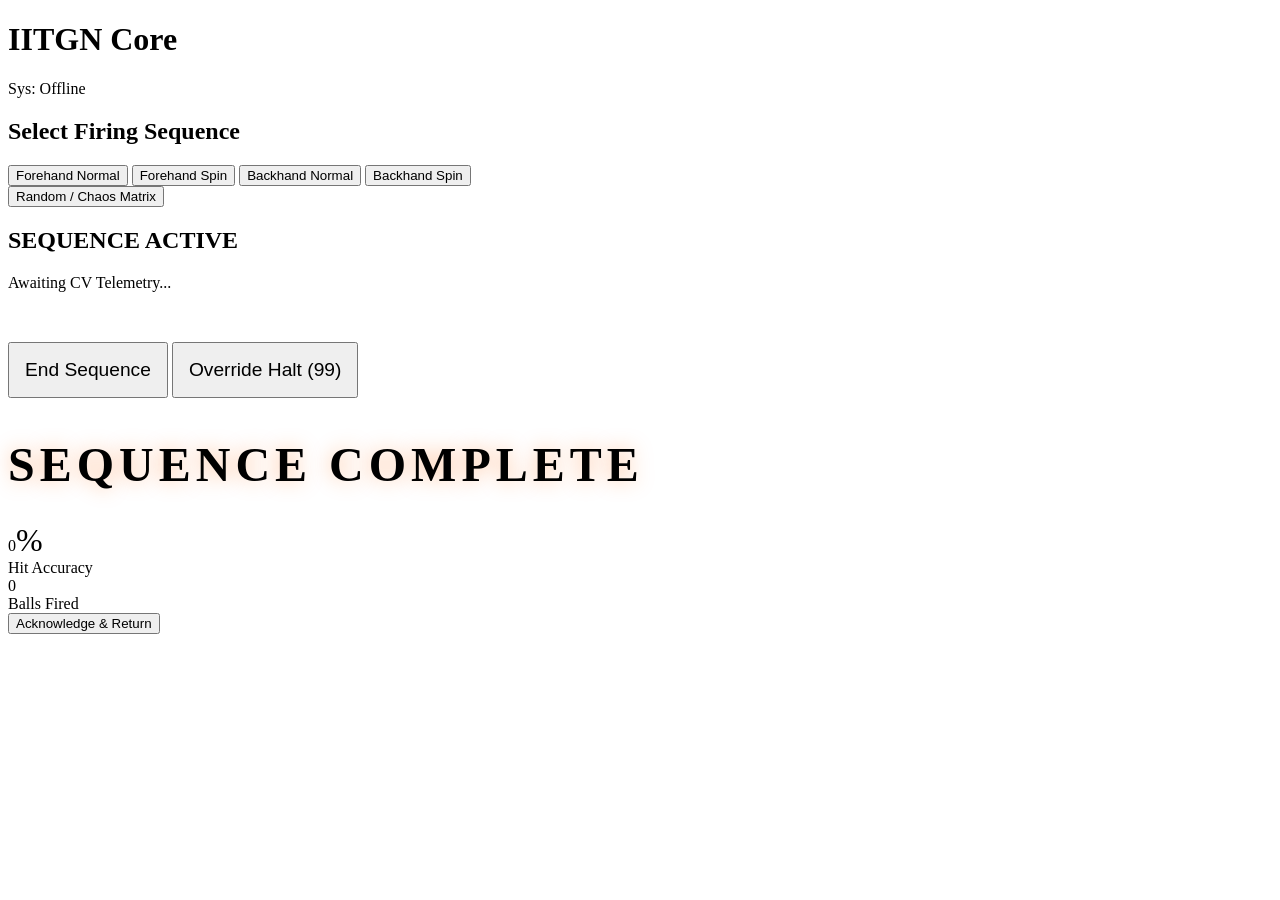
==== commit 13fb6fbb: "Update index (1).html" ====
--- a/User_Interface/index (1).html
+++ b/User_Interface/index (1).html
@@ -3,65 +3,57 @@
 <head>
     <meta charset="UTF-8">
     <meta name="viewport" content="width=device-width, initial-scale=1.0">
-    <title>Smart TT Trainer Dashboard</title>
+    <title>IITGN Smart TT Trainer</title>
+    <link href="https://fonts.googleapis.com/css2?family=Rajdhani:wght@400;600;700&display=swap" rel="stylesheet">
     <link rel="stylesheet" href="/styles.css">
 </head>
 <body>
 
     <header>
-        <h1><span class="branding">IITGN</span> Trainer</h1>
-        <div id="status">WS: Disconnected</div>
+        <h1><span class="branding">IITGN</span> Core</h1>
+        <div id="status" style="color: var(--neon-red);">Sys: Offline</div>
     </header>
 
     <div id="screen-level" class="screen active">
-        <button class="cyber-btn" onclick="selectLevel('beginner')">Beginner</button>
-        <button class="cyber-btn" onclick="selectLevel('intermediate')">Intermediate</button>
-        <button class="cyber-btn" onclick="selectLevel('advanced')">Advanced</button>
-    </div>
-
-    <div id="screen-sub" class="screen">
-        <div id="sub-buttons-container" style="width: 100%; display: flex; flex-direction: column; align-items: center; gap: 30px;"></div>
-        <button class="cyber-btn danger" style="margin-top: 40px; padding: 20px; font-size: 1.5rem;" onclick="showScreen('screen-level')">Back</button>
+        <h2 class="mode-title">Select Firing Sequence</h2>
+        
+        <div class="mode-grid">
+            <button class="cyber-btn mode-btn normal" onclick="startDrill('fh_normal')">Forehand Normal</button>
+            <button class="cyber-btn mode-btn spin" onclick="startDrill('fh_spin')">Forehand Spin</button>
+            <button class="cyber-btn mode-btn normal" onclick="startDrill('bh_normal')">Backhand Normal</button>
+            <button class="cyber-btn mode-btn spin" onclick="startDrill('bh_spin')">Backhand Spin</button>
+        </div>
+        
+        <button class="cyber-btn mode-btn random" onclick="startDrill('random')">Random / Chaos Matrix</button>
     </div>
 
     <div id="screen-active" class="screen">
         <div class="active-display">
             <div class="pulse-ring"></div>
-            <div id="active-drill-text">ACTIVE</div>
-            <div class="processing-text">Tracking Systems Online</div>
+            <h2 id="active-drill-text">SEQUENCE ACTIVE</h2>
+            <div class="processing-text">Awaiting CV Telemetry...</div>
         </div>
 
-        <canvas id="tt-board" width="610" height="548"></canvas>
-
-        <div id="active-controls">
-            <button class="cyber-btn danger" onclick="endDrill()">End & Stats</button>
-            <button class="cyber-btn emergency" onclick="emergencyStop()">EMERGENCY STOP (99)</button>
+        <div id="active-controls" style="margin-top: 50px;">
+            <button class="cyber-btn danger" style="padding: 15px; font-size: 1.2rem; flex: 1;" onclick="endDrill()">End Sequence</button>
+            <button class="cyber-btn emergency" style="padding: 15px; font-size: 1.2rem; flex: 1;" onclick="emergencyStop()">Override Halt (99)</button>
         </div>
     </div>
 
     <div id="screen-summary" class="screen">
-        <h2 class="mode-title">Drill Complete</h2>
+        <h2 style="font-size: 3rem; margin-bottom: 30px; color: var(--iitgn-orange); text-transform: uppercase; letter-spacing: 5px; text-shadow: 0 0 20px rgba(255, 102, 0, 0.4);">Sequence Complete</h2>
         
         <div class="stat-grid">
             <div class="stat-card">
-                <div class="stat-val" id="sum-accuracy">0%</div>
+                <div class="stat-val" id="sum-accuracy">0<span style="font-size: 2rem">%</span></div>
                 <div class="stat-label">Hit Accuracy</div>
             </div>
             <div class="stat-card">
-                <div class="stat-val" id="sum-streak">0</div>
-                <div class="stat-label">Max Streak</div>
-            </div>
-            <div class="stat-card">
-                <div class="stat-val" id="sum-vel">0</div>
-                <div class="stat-label">Avg Velocity (km/h)</div>
-            </div>
-            <div class="stat-card">
                 <div class="stat-val" id="sum-total">0</div>
-                <div class="stat-label">Total Balls</div>
+                <div class="stat-label">Balls Fired</div>
             </div>
         </div>
-
-        <button class="cyber-btn" onclick="showScreen('screen-level')">Start New Drill</button>
+        <button class="cyber-btn" style="max-width: 400px;" onclick="showScreen('screen-level')">Acknowledge & Return</button>
     </div>
 
     <script src="/dashboard.js"></script>
